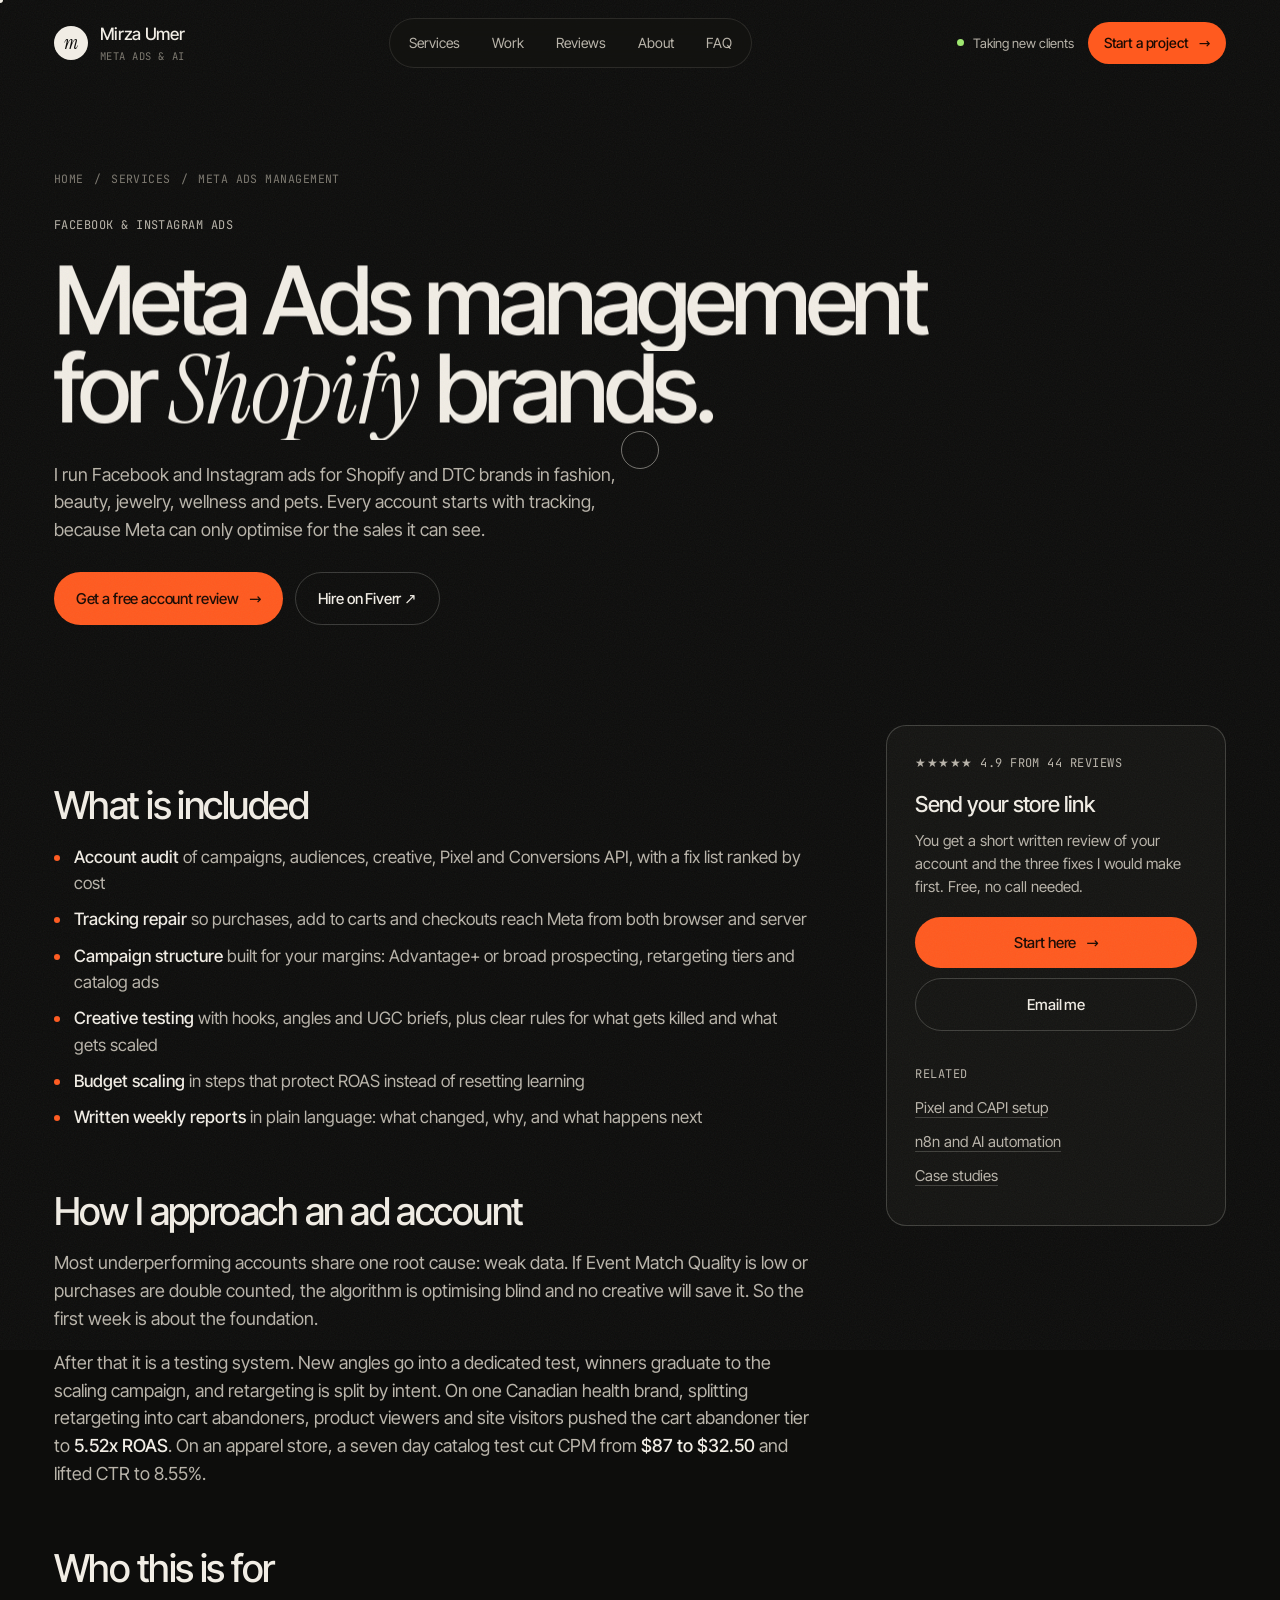
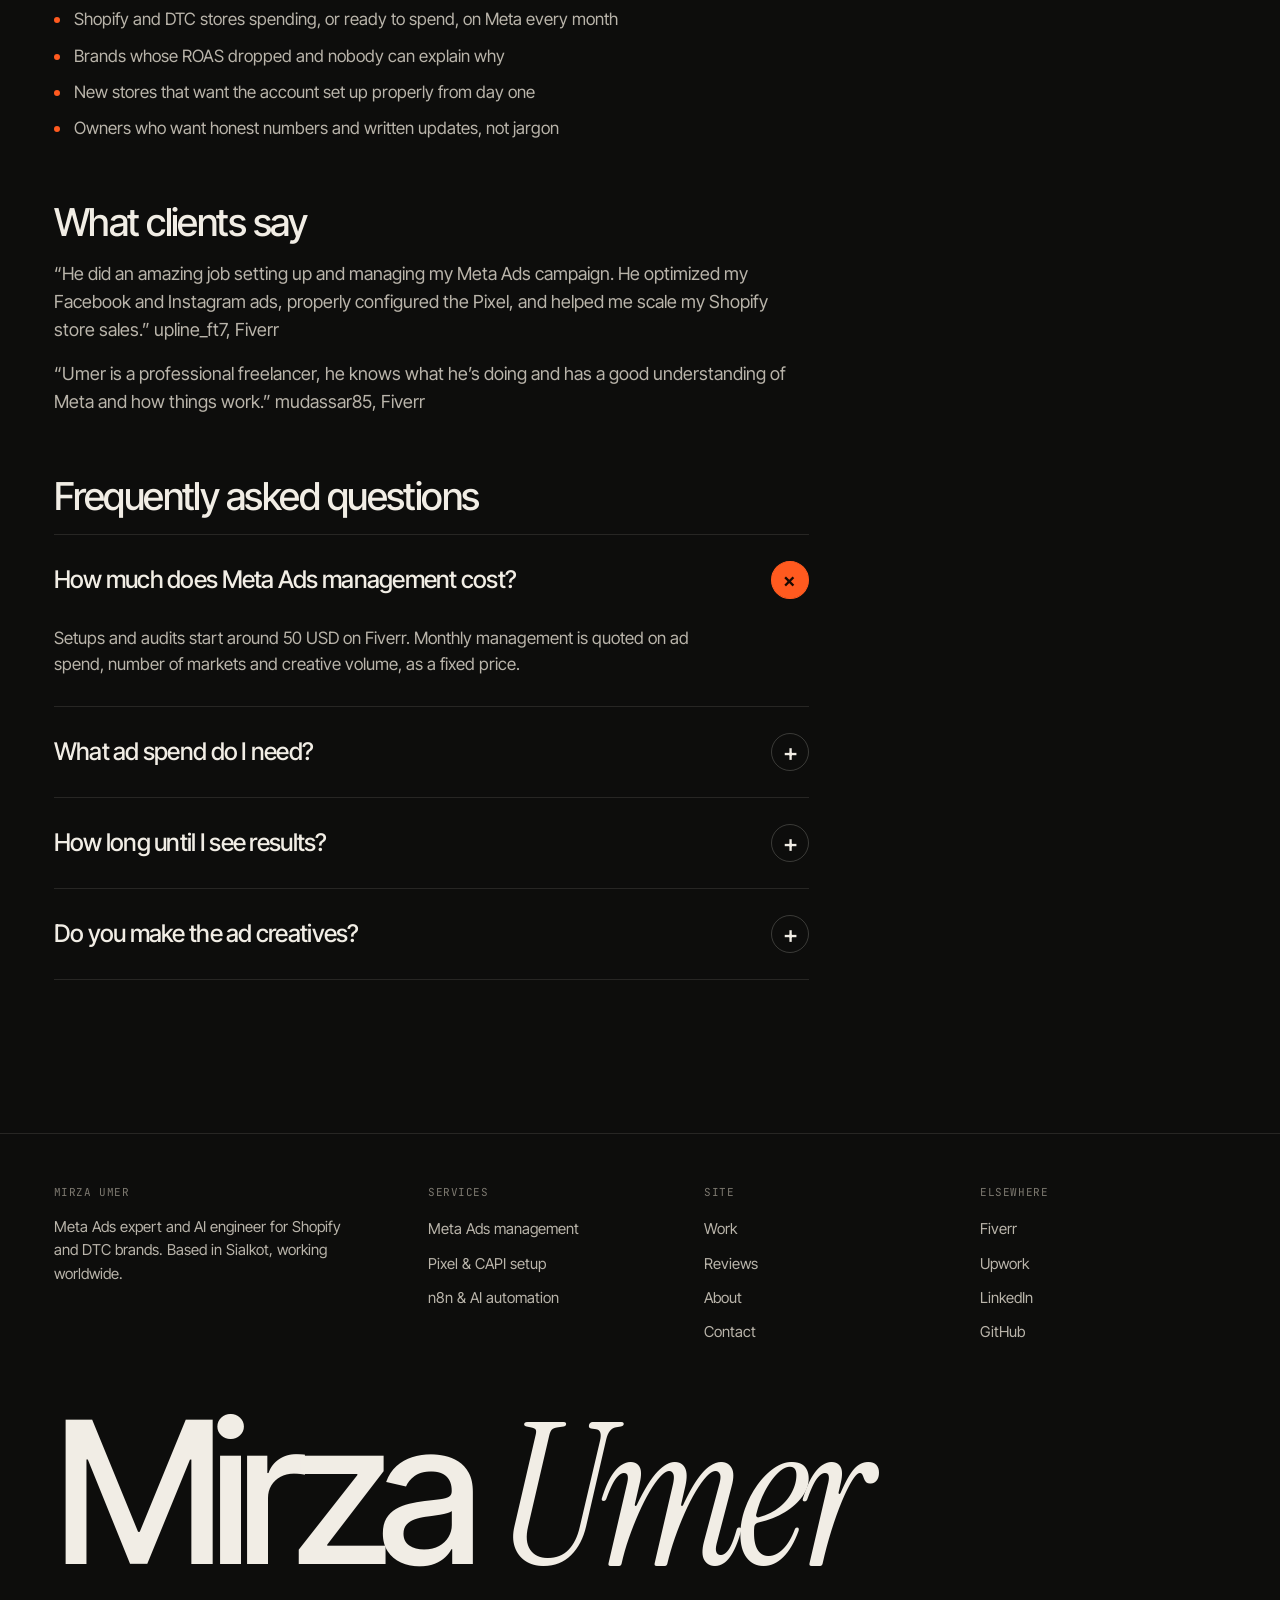
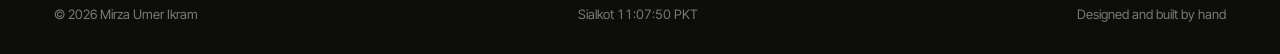
==== services/meta-ads-management/index.html @ 9537848b "Add files via upload" ====
<!doctype html>
<html lang="en">
<head>
<meta charset="utf-8">
<meta name="viewport" content="width=device-width, initial-scale=1, viewport-fit=cover">
<title>Meta Ads Management for Shopify Brands | Facebook Ads Expert, Mirza Umer</title>
<meta name="description" content="Facebook and Instagram ads management for Shopify and DTC brands. Clean tracking, structured creative testing and budget scaling that protects ROAS. 4.9 from 44 reviews.">
<link rel="canonical" href="https://mirzaumer.dev/services/meta-ads-management/">
<meta name="robots" content="index, follow, max-image-preview:large">
<meta name="theme-color" content="#0d0d0c">
<meta property="og:type" content="website">
<meta property="og:site_name" content="Mirza Umer">
<meta property="og:title" content="Meta Ads Management for Shopify Brands | Facebook Ads Expert, Mirza Umer">
<meta property="og:description" content="Facebook and Instagram ads management for Shopify and DTC brands. Clean tracking, structured creative testing and budget scaling that protects ROAS. 4.9 from 44 reviews.">
<meta property="og:url" content="https://mirzaumer.dev/services/meta-ads-management/">
<meta property="og:image" content="https://mirzaumer.dev/assets/img/og.png">
<meta name="twitter:card" content="summary_large_image">
<meta name="twitter:image" content="https://mirzaumer.dev/assets/img/og.png">
<link rel="icon" href="/favicon.svg" type="image/svg+xml">
<link rel="apple-touch-icon" href="/assets/img/apple-touch-icon.png">
<link rel="manifest" href="/site.webmanifest">
<link rel="preload" href="/assets/fonts/inter-tight-latin-500-normal.woff2" as="font" type="font/woff2" crossorigin>
<link rel="stylesheet" href="/assets/css/site.css">
<script>document.documentElement.classList.add('js');setTimeout(function(){if(!window.__siteReady)document.documentElement.classList.remove('js')},2500);</script>
<script type="application/ld+json">{"@context": "https://schema.org", "@graph": [{"@type": "Service", "name": "Meta Ads Management", "url": "https://mirzaumer.dev/services/meta-ads-management/", "description": "Facebook and Instagram ads management for Shopify and DTC brands. Clean tracking, structured creative testing and budget scaling that protects ROAS. 4.9 from 44 reviews.", "serviceType": "Meta Ads Management", "provider": {"@type": "Person", "@id": "https://mirzaumer.dev/#person", "name": "Mirza Umer Ikram", "url": "https://mirzaumer.dev/"}, "areaServed": "Worldwide"}, {"@type": "BreadcrumbList", "itemListElement": [{"@type": "ListItem", "position": 1, "name": "Home", "item": "https://mirzaumer.dev/"}, {"@type": "ListItem", "position": 2, "name": "Meta Ads Management", "item": "https://mirzaumer.dev/services/meta-ads-management/"}]}, {"@type": "FAQPage", "mainEntity": [{"@type": "Question", "name": "How much does Meta Ads management cost?", "acceptedAnswer": {"@type": "Answer", "text": "Setups and audits start around 50 USD on Fiverr. Monthly management is quoted on ad spend, number of markets and creative volume, as a fixed price."}}, {"@type": "Question", "name": "What ad spend do I need?", "acceptedAnswer": {"@type": "Answer", "text": "You can start testing from around 20 to 30 USD a day. Below that, Meta struggles to exit the learning phase on purchase optimisation."}}, {"@type": "Question", "name": "How long until I see results?", "acceptedAnswer": {"@type": "Answer", "text": "The first 7 to 14 days are a learning and testing phase. Clearer results usually show in weeks 2 to 4 if tracking is correct and the offer converts."}}, {"@type": "Question", "name": "Do you make the ad creatives?", "acceptedAnswer": {"@type": "Answer", "text": "I write the angles, hooks and briefs and can produce static and edited video ads. For UGC I brief your creators or recommend ones that fit your budget."}}]}]}</script>
</head>
<body>
<a class="skip" href="#main">Skip to content</a>
<div class="cursor" aria-hidden="true"><div class="cursor-ring"><span>View</span></div><div class="cursor-dot"></div></div>
<header class="nav">
  <a class="brand" href="/" aria-label="Mirza Umer, home"><span class="brand-mark">m</span><span>Mirza Umer<small>Meta Ads &amp; AI</small></span></a>
  <nav class="nav-links" aria-label="Primary"><a href="/#services">Services</a><a href="/#work">Work</a><a href="/#reviews">Reviews</a><a href="/#about">About</a><a href="/#faq">FAQ</a></nav>
  <div class="nav-cta"><span class="status"><i class="dot"></i>Taking new clients</span><a class="btn btn-primary btn-sm" href="/#contact" data-magnetic>Start a project <span class="arr">&rarr;</span></a><button class="burger" type="button" aria-label="Menu" aria-expanded="false" aria-controls="mmenu"><span></span><span></span></button></div>
</header>
<div class="mmenu" id="mmenu"><nav aria-label="Mobile"><a href="/#services">Services <span>01</span></a><a href="/#work">Work <span>02</span></a><a href="/#reviews">Reviews <span>03</span></a><a href="/#about">About <span>04</span></a><a href="/#contact">Contact <span>05</span></a></nav><div class="mmenu-foot"><a href="mailto:mirzaumerikram114@gmail.com">mirzaumerikram114@gmail.com</a></div></div>
<main id="main">
<section class="page-hero"><div class="wrap">
  <nav class="crumbs rv" aria-label="Breadcrumb"><a href="/">Home</a><span>/</span><span>Services</span><span>/</span><span>Meta Ads Management</span></nav>
  <span class="mono muted rv" style="display:block;margin-bottom:22px">Facebook &amp; Instagram ads</span>
  <h1 class="page-h1" data-split>Meta Ads management for <span class="serif">Shopify</span> brands.</h1>
  <p class="lead rv" style="margin-top:28px;max-width:60ch">I run Facebook and Instagram ads for Shopify and DTC brands in fashion, beauty, jewelry, wellness and pets. Every account starts with tracking, because Meta can only optimise for the sales it can see.</p>
  <div class="hero-ctas rv"><a class="btn btn-primary" href="/#contact" data-magnetic>Get a free account review <span class="arr">&rarr;</span></a><a class="btn btn-ghost" href="https://www.fiverr.com/mirzaumerikram" target="_blank" rel="noopener">Hire on Fiverr &nearr;</a></div>
</div></section>
<section class="sec" style="padding-top:20px"><div class="wrap page-grid">
  <article class="prose rv"><h2>What is included</h2>
<ul><li><strong>Account audit</strong> of campaigns, audiences, creative, Pixel and Conversions API, with a fix list ranked by cost</li>
<li><strong>Tracking repair</strong> so purchases, add to carts and checkouts reach Meta from both browser and server</li>
<li><strong>Campaign structure</strong> built for your margins: Advantage+ or broad prospecting, retargeting tiers and catalog ads</li>
<li><strong>Creative testing</strong> with hooks, angles and UGC briefs, plus clear rules for what gets killed and what gets scaled</li>
<li><strong>Budget scaling</strong> in steps that protect ROAS instead of resetting learning</li>
<li><strong>Written weekly reports</strong> in plain language: what changed, why, and what happens next</li></ul>
<h2>How I approach an ad account</h2>
<p>Most underperforming accounts share one root cause: weak data. If Event Match Quality is low or purchases are double counted, the algorithm is optimising blind and no creative will save it. So the first week is about the foundation.</p>
<p>After that it is a testing system. New angles go into a dedicated test, winners graduate to the scaling campaign, and retargeting is split by intent. On one Canadian health brand, splitting retargeting into cart abandoners, product viewers and site visitors pushed the cart abandoner tier to <strong>5.52x ROAS</strong>. On an apparel store, a seven day catalog test cut CPM from <strong>$87 to $32.50</strong> and lifted CTR to 8.55%.</p>
<h2>Who this is for</h2>
<ul><li>Shopify and DTC stores spending, or ready to spend, on Meta every month</li><li>Brands whose ROAS dropped and nobody can explain why</li><li>New stores that want the account set up properly from day one</li><li>Owners who want honest numbers and written updates, not jargon</li></ul>
<h2>What clients say</h2>
<p>&ldquo;He did an amazing job setting up and managing my Meta Ads campaign. He optimized my Facebook and Instagram ads, properly configured the Pixel, and helped me scale my Shopify store sales.&rdquo; <span class="muted">upline_ft7, Fiverr</span></p>
<p>&ldquo;Umer is a professional freelancer, he knows what he&rsquo;s doing and has a good understanding of Meta and how things work.&rdquo; <span class="muted">mudassar85, Fiverr</span></p>
    <h2>Frequently asked questions</h2>
    <div class="faq"><details open><summary>How much does Meta Ads management cost?<i>+</i></summary><div class="ans">Setups and audits start around 50 USD on Fiverr. Monthly management is quoted on ad spend, number of markets and creative volume, as a fixed price.</div></details><details><summary>What ad spend do I need?<i>+</i></summary><div class="ans">You can start testing from around 20 to 30 USD a day. Below that, Meta struggles to exit the learning phase on purchase optimisation.</div></details><details><summary>How long until I see results?<i>+</i></summary><div class="ans">The first 7 to 14 days are a learning and testing phase. Clearer results usually show in weeks 2 to 4 if tracking is correct and the offer converts.</div></details><details><summary>Do you make the ad creatives?<i>+</i></summary><div class="ans">I write the angles, hooks and briefs and can produce static and edited video ads. For UGC I brief your creators or recommend ones that fit your budget.</div></details></div>
  </article>
  <aside class="side-card rv">
    <span class="mono muted" style="display:block;margin-bottom:14px">&#9733;&#9733;&#9733;&#9733;&#9733; 4.9 from 44 reviews</span>
    <h3>Send your store link</h3>
    <p>You get a short written review of your account and the three fixes I would make first. Free, no call needed.</p>
    <a class="btn btn-primary" href="/#contact">Start here <span class="arr">&rarr;</span></a>
    <a class="btn btn-ghost" href="mailto:mirzaumerikram114@gmail.com">Email me</a>
    <h4 class="mono muted" style="margin:24px 0 10px;font-weight:400">Related</h4>
    <ul class="related"><li><a href="/services/meta-pixel-capi-setup/">Pixel and CAPI setup</a></li><li><a href="/services/n8n-ai-automation/">n8n and AI automation</a></li><li><a href="/#work">Case studies</a></li></ul>
  </aside>
</div></section>
</main>
<footer class="foot"><div class="wrap">
  <div class="foot-top">
    <div><h4>Mirza Umer</h4><p class="muted" style="max-width:32ch;font-size:15px">Meta Ads expert and AI engineer for Shopify and DTC brands. Based in Sialkot, working worldwide.</p></div>
    <div><h4>Services</h4><ul><li><a href="/services/meta-ads-management/">Meta Ads management</a></li><li><a href="/services/meta-pixel-capi-setup/">Pixel &amp; CAPI setup</a></li><li><a href="/services/n8n-ai-automation/">n8n &amp; AI automation</a></li></ul></div>
    <div><h4>Site</h4><ul><li><a href="/#work">Work</a></li><li><a href="/#reviews">Reviews</a></li><li><a href="/#about">About</a></li><li><a href="/#contact">Contact</a></li></ul></div>
    <div><h4>Elsewhere</h4><ul><li><a href="https://www.fiverr.com/mirzaumerikram" rel="noopener" target="_blank">Fiverr</a></li><li><a href="https://www.upwork.com/freelancers/~01cbf2591d36b6d93d" rel="noopener" target="_blank">Upwork</a></li><li><a href="https://www.linkedin.com/in/mirzaumerikram/" rel="noopener" target="_blank">LinkedIn</a></li><li><a href="https://github.com/mirzaumerikram" rel="noopener" target="_blank">GitHub</a></li></ul></div>
  </div>
  <div class="foot-word" aria-hidden="true">Mirza <span class="serif">Umer</span></div>
  <div class="foot-bottom"><span>&copy; <span data-year>2026</span> Mirza Umer Ikram</span><span>Sialkot <span class="clock">--:--</span></span><span>Designed and built by hand</span></div>
</div></footer>
<script src="/assets/js/vendor/gsap.min.js" defer></script>
<script src="/assets/js/vendor/ScrollTrigger.min.js" defer></script>
<script src="/assets/js/vendor/lenis.min.js" defer></script>
<script src="/assets/js/site.js" defer></script>
</body>
</html>
---- assets/css/site.css ----
/* mirzaumer.dev  |  hand built, no framework */
@font-face{font-family:"Inter Tight";src:url(/assets/fonts/inter-tight-latin-400-normal.woff2) format("woff2");font-weight:400;font-display:swap}
@font-face{font-family:"Inter Tight";src:url(/assets/fonts/inter-tight-latin-500-normal.woff2) format("woff2");font-weight:500;font-display:swap}
@font-face{font-family:"Inter Tight";src:url(/assets/fonts/inter-tight-latin-600-normal.woff2) format("woff2");font-weight:600;font-display:swap}
@font-face{font-family:"Instrument Serif";src:url(/assets/fonts/instrument-serif-latin-400-normal.woff2) format("woff2");font-weight:400;font-display:swap}
@font-face{font-family:"Instrument Serif";src:url(/assets/fonts/instrument-serif-latin-400-italic.woff2) format("woff2");font-weight:400;font-style:italic;font-display:swap}
@font-face{font-family:"JetBrains Mono";src:url(/assets/fonts/jetbrains-mono-latin-400-normal.woff2) format("woff2");font-weight:400;font-display:swap}

:root{
  --ink:#0d0d0c;--ink-2:#141412;--ink-3:#1c1c19;
  --paper:#f1ede5;--paper-2:#e7e2d8;
  --fg:#f1ede5;--fg-2:#b9b4aa;--fg-3:#7d7970;
  --line:rgba(241,237,229,.11);--line-2:rgba(241,237,229,.2);
  --accent:#ff5a1f;--accent-ink:#1a0a03;
  --good:#9fe870;
  --sans:"Inter Tight",ui-sans-serif,system-ui,-apple-system,"Segoe UI",sans-serif;
  --serif:"Instrument Serif",ui-serif,Georgia,serif;
  --mono:"JetBrains Mono",ui-monospace,SFMono-Regular,Menlo,monospace;
  --pad:clamp(20px,4.2vw,64px);
  --max:1360px;
  --ease:cubic-bezier(.22,1,.36,1);
  --r:18px;
}
*,*::before,*::after{box-sizing:border-box}
html{-webkit-text-size-adjust:100%;text-size-adjust:100%;overflow-x:clip}
html.lenis,html.lenis body{height:auto}
.lenis.lenis-smooth{scroll-behavior:auto!important}
.lenis.lenis-stopped{overflow:hidden}
body{margin:0;background:var(--ink);color:var(--fg);font-family:var(--sans);font-size:17px;line-height:1.55;-webkit-font-smoothing:antialiased;-moz-osx-font-smoothing:grayscale;overflow-x:hidden;text-rendering:optimizeLegibility}
img,svg{display:block;max-width:100%}
a{color:inherit;text-decoration:none}
button{font:inherit;color:inherit;background:none;border:0;cursor:pointer;padding:0}
h1,h2,h3,h4,p{margin:0}
ul,ol{margin:0;padding:0;list-style:none}
::selection{background:var(--accent);color:var(--accent-ink)}
:focus-visible{outline:2px solid var(--accent);outline-offset:3px;border-radius:4px}
.skip{position:absolute;left:-999px;top:12px;z-index:200;background:var(--paper);color:var(--ink);padding:10px 16px;border-radius:8px}
.skip:focus{left:12px}

/* grain */
body::after{content:"";position:fixed;inset:-50%;z-index:90;pointer-events:none;opacity:.055;background-image:url("data:image/svg+xml;utf8,<svg xmlns='http://www.w3.org/2000/svg' width='160' height='160'><filter id='n'><feTurbulence type='fractalNoise' baseFrequency='.85' numOctaves='3' stitchTiles='stitch'/></filter><rect width='100%' height='100%' filter='url(%23n)'/></svg>");animation:grain 1.2s steps(4) infinite}
@keyframes grain{0%{transform:translate(0,0)}25%{transform:translate(-3%,2%)}50%{transform:translate(2%,-3%)}75%{transform:translate(-2%,-1%)}100%{transform:translate(0,0)}}

.wrap{max-width:var(--max);margin:0 auto;padding:0 var(--pad)}
.mono{font-family:var(--mono);font-size:12px;letter-spacing:.04em;text-transform:uppercase}
.serif{font-family:var(--serif);font-weight:400;font-style:italic;letter-spacing:-.01em}
.accent{color:var(--accent)}
.muted{color:var(--fg-2)}
.dot{display:inline-block;width:7px;height:7px;border-radius:50%;background:var(--good);box-shadow:0 0 0 0 rgba(159,232,112,.6);animation:pulse 2.2s infinite}
@keyframes pulse{0%{box-shadow:0 0 0 0 rgba(159,232,112,.55)}70%{box-shadow:0 0 0 9px rgba(159,232,112,0)}100%{box-shadow:0 0 0 0 rgba(159,232,112,0)}}

/* ---------- preloader ---------- */
.loader{position:fixed;inset:0;z-index:150;background:var(--ink);display:none;align-items:flex-end;justify-content:space-between;padding:var(--pad)}
.js .loader{display:flex}
.loader.done{display:none!important}
.loader-name{font-size:clamp(28px,4vw,56px);font-weight:500;letter-spacing:-.03em;line-height:1}
.loader-name em{font-family:var(--serif);font-weight:400}
.loader-count{font-family:var(--mono);font-size:clamp(48px,9vw,140px);line-height:.8;letter-spacing:-.04em;color:var(--fg)}
.loader-bar{position:absolute;left:0;top:0;height:2px;background:var(--accent);width:0}

/* ---------- cursor ---------- */
.cursor{position:fixed;left:0;top:0;z-index:120;pointer-events:none;display:none}
.has-cursor .cursor{display:block}
.cursor-dot{position:absolute;width:6px;height:6px;margin:-3px 0 0 -3px;border-radius:50%;background:var(--fg);mix-blend-mode:difference}
.cursor-ring{position:absolute;width:38px;height:38px;margin:-19px 0 0 -19px;border-radius:50%;border:1px solid rgba(241,237,229,.45);display:grid;place-items:center;transition:width .35s var(--ease),height .35s var(--ease),margin .35s var(--ease),background .35s var(--ease),border-color .35s}
.cursor-ring span{font-family:var(--mono);font-size:10.5px;letter-spacing:.06em;text-transform:uppercase;color:var(--accent-ink);opacity:0;transition:opacity .2s}
.cursor.is-link .cursor-ring{width:58px;height:58px;margin:-29px 0 0 -29px;border-color:rgba(241,237,229,.8)}
.cursor.is-label .cursor-ring{width:88px;height:88px;margin:-44px 0 0 -44px;background:var(--accent);border-color:var(--accent)}
.cursor.is-label .cursor-ring span{opacity:1}
.cursor.is-label .cursor-dot{opacity:0}

/* ---------- nav ---------- */
.nav{position:fixed;top:0;left:0;right:0;z-index:100;padding:18px var(--pad);display:flex;align-items:center;justify-content:space-between;gap:20px;transition:transform .5s var(--ease),background .4s,backdrop-filter .4s}
.nav.scrolled{background:rgba(13,13,12,.72);backdrop-filter:blur(14px) saturate(1.2);-webkit-backdrop-filter:blur(14px) saturate(1.2);border-bottom:1px solid var(--line)}
.nav.hide{transform:translateY(-110%)}
.brand{display:flex;align-items:center;gap:12px;font-weight:500;letter-spacing:-.02em;font-size:17px}
.brand-mark{width:34px;height:34px;border-radius:50%;background:var(--paper);color:var(--ink);display:grid;place-items:center;font-family:var(--serif);font-style:italic;font-size:19px;line-height:1}
.brand small{display:block;font-family:var(--mono);font-size:10.5px;color:var(--fg-3);letter-spacing:.05em;text-transform:uppercase;margin-top:1px}
.nav-links{display:flex;gap:4px;align-items:center;padding:5px;border:1px solid var(--line);border-radius:999px;background:rgba(20,20,18,.55);backdrop-filter:blur(10px);-webkit-backdrop-filter:blur(10px)}
.nav-links a{font-size:14px;padding:8px 14px;border-radius:999px;color:var(--fg-2);transition:color .25s,background .25s}
.nav-links a:hover,.nav-links a.active{color:var(--fg);background:rgba(241,237,229,.07)}
.nav-cta{display:flex;align-items:center;gap:14px}
.status{display:flex;align-items:center;gap:9px;font-size:13px;color:var(--fg-2)}
.btn{position:relative;display:inline-flex;align-items:center;gap:10px;padding:14px 22px;border-radius:999px;font-weight:500;font-size:15px;letter-spacing:-.01em;overflow:hidden;isolation:isolate;transition:color .45s var(--ease),border-color .3s;white-space:nowrap}
.btn::before{content:"";position:absolute;inset:0;z-index:-1;border-radius:inherit;transform:translateY(101%);transition:transform .55s var(--ease)}
.btn:hover::before{transform:translateY(0)}
.btn-primary{background:var(--accent);color:var(--accent-ink)}
.btn-primary::before{background:var(--paper)}
.btn-ghost{border:1px solid var(--line-2);color:var(--fg)}
.btn-ghost::before{background:var(--paper)}
.btn-ghost:hover{color:var(--ink);border-color:var(--paper)}
.btn-sm{padding:10px 16px;font-size:14px}
.btn .arr{display:inline-block;transition:transform .45s var(--ease)}
.btn:hover .arr{transform:translateX(4px)}
.burger{display:none;width:44px;height:44px;border-radius:50%;border:1px solid var(--line-2);position:relative}
.burger span{position:absolute;left:13px;right:13px;height:1.5px;background:var(--fg);transition:transform .4s var(--ease),top .4s var(--ease)}
.burger span:nth-child(1){top:18px}.burger span:nth-child(2){top:25px}
.menu-open .burger span:nth-child(1){top:21.5px;transform:rotate(45deg)}
.menu-open .burger span:nth-child(2){top:21.5px;transform:rotate(-45deg)}
.mmenu{position:fixed;inset:0;z-index:99;background:var(--ink);padding:110px var(--pad) 40px;display:flex;flex-direction:column;justify-content:space-between;clip-path:inset(0 0 100% 0);transition:clip-path .7s var(--ease);visibility:hidden}
.menu-open .mmenu{clip-path:inset(0 0 0 0);visibility:visible}
.mmenu nav a{display:flex;justify-content:space-between;align-items:baseline;font-size:clamp(34px,9vw,56px);letter-spacing:-.035em;font-weight:500;padding:8px 0;border-bottom:1px solid var(--line)}
.mmenu nav a span{font-family:var(--mono);font-size:12px;color:var(--fg-3)}
.mmenu-foot{display:flex;flex-direction:column;gap:14px;color:var(--fg-2);font-size:15px}
@media (max-width:1080px){.nav-links{display:none}.status{display:none}}
@media (max-width:720px){.burger{display:block}.nav-cta .btn{display:none}}

/* ---------- reveal ---------- */
.js .rv{opacity:0;transform:translateY(28px)}
.line-mask{display:block;overflow:hidden;padding-bottom:.08em;margin-bottom:-.08em}
.line-mask > span{display:inline-block;will-change:transform}

/* ---------- hero ---------- */
.hero{position:relative;padding:140px 0 80px;min-height:100svh;display:flex;flex-direction:column;justify-content:center;overflow-x:clip}
.hero-glow{position:absolute;right:-12vw;top:-10vw;width:60vw;height:60vw;border-radius:50%;background:radial-gradient(closest-side,rgba(255,90,31,.16),rgba(255,90,31,0));pointer-events:none;filter:blur(10px)}
.hero-top{display:flex;justify-content:space-between;align-items:flex-start;gap:24px;margin-bottom:clamp(28px,4vw,48px);color:var(--fg-2)}
.hero-top .mono{color:var(--fg-3)}
.kicker{display:inline-flex;align-items:center;gap:10px;padding:8px 14px 8px 10px;border:1px solid var(--line-2);border-radius:999px;font-size:13.5px;color:var(--fg-2)}
.kicker b{font-weight:500;color:var(--fg)}
.kicker .stars{color:#ffc24a;letter-spacing:1px;font-size:12px}
.h1{font-size:clamp(48px,7.3vw,118px);line-height:.9;letter-spacing:-.055em;font-weight:500;max-width:14ch}
.h1 .serif{letter-spacing:-.03em;font-size:1.06em;color:var(--fg)}
.h1 .accent{color:var(--accent)}
.hero-grid{display:grid;grid-template-columns:minmax(0,1fr) minmax(0,500px);gap:clamp(30px,5vw,90px);align-items:center}
.hero-sub{font-size:clamp(17px,1.45vw,20px);line-height:1.55;color:var(--fg-2);max-width:46ch;margin-top:clamp(24px,2.6vw,36px)}
.hero-sub strong{color:var(--fg);font-weight:500}
.hero-ctas{display:flex;flex-wrap:wrap;gap:12px;margin-top:28px}
.hero-proof{display:flex;flex-wrap:wrap;gap:28px;margin-top:38px;padding-top:24px;border-top:1px solid var(--line)}
.proof b{display:block;font-size:30px;font-weight:500;letter-spacing:-.04em;line-height:1;color:var(--fg)}
.proof span{font-size:13px;color:var(--fg-3)}

/* ads manager panel */
.panel{position:relative;border:1px solid var(--line-2);border-radius:20px;background:linear-gradient(180deg,#171715,#11110f);box-shadow:0 40px 80px -30px rgba(0,0,0,.8),inset 0 1px 0 rgba(255,255,255,.04);overflow:hidden;font-size:13px}
.panel-head{display:flex;align-items:center;justify-content:space-between;padding:12px 16px;border-bottom:1px solid var(--line)}
.panel-head .lights{display:flex;gap:6px}
.panel-head .lights i{width:9px;height:9px;border-radius:50%;background:#2c2c28}
.panel-head .mono{font-size:10.5px;color:var(--fg-3)}
.panel-body{padding:16px}
.panel-camp{display:flex;align-items:center;justify-content:space-between;gap:10px;margin-bottom:14px}
.panel-camp h4{font-size:14px;font-weight:500;letter-spacing:-.01em}
.panel-camp p{font-size:12px;color:var(--fg-3)}
.pill{display:inline-flex;align-items:center;gap:6px;padding:4px 9px;border-radius:999px;background:rgba(159,232,112,.1);color:var(--good);font-size:11.5px}
.pill i{width:6px;height:6px;border-radius:50%;background:var(--good)}
.kpis{display:grid;grid-template-columns:repeat(4,1fr);gap:1px;background:var(--line);border:1px solid var(--line);border-radius:12px;overflow:hidden}
.kpi{background:#151513;padding:11px 12px}
.kpi span{display:block;font-size:10.5px;color:var(--fg-3);font-family:var(--mono);text-transform:uppercase;letter-spacing:.04em}
.kpi b{display:block;font-size:19px;font-weight:500;letter-spacing:-.03em;margin-top:4px;font-variant-numeric:tabular-nums}
.kpi em{font-style:normal;font-size:11px;color:var(--good)}
.chart{margin:14px 0 6px;height:120px;position:relative}
.chart svg{width:100%;height:100%;overflow:visible}
.chart .grid line{stroke:rgba(241,237,229,.06)}
.rows{border-top:1px solid var(--line);margin-top:8px}
.row{display:grid;grid-template-columns:1fr 64px 64px 54px;gap:8px;align-items:center;padding:9px 0;border-bottom:1px solid var(--line);font-variant-numeric:tabular-nums}
.row:last-child{border-bottom:0}
.row .n{display:flex;align-items:center;gap:8px;color:var(--fg)}
.row .n i{width:6px;height:6px;border-radius:50%;background:var(--good)}
.row .n i.off{background:#5b5850}
.row span{color:var(--fg-2);text-align:right}
.row.h span,.row.h .n{font-family:var(--mono);font-size:10px;color:var(--fg-3);text-transform:uppercase}
.panel-cap{position:absolute;right:14px;bottom:10px;font-family:var(--mono);font-size:9.5px;color:var(--fg-3);opacity:.7}
.float-tag{position:absolute;z-index:3;display:flex;align-items:center;gap:8px;padding:9px 13px;border-radius:12px;background:var(--paper);color:var(--ink);font-size:12.5px;font-weight:500;box-shadow:0 18px 40px -12px rgba(0,0,0,.6)}
.float-tag small{display:block;font-weight:400;color:#6a665e;font-size:11px}
.float-tag .ic{width:26px;height:26px;border-radius:8px;background:var(--ink);color:var(--paper);display:grid;place-items:center;font-family:var(--mono);font-size:10px}
.panel-wrap{position:relative}
.ft-1{left:28px;top:-24px}
.ft-2{right:-18px;bottom:-22px}
@media (min-width:1081px){.panel-wrap{margin-top:20px}}
@media (max-width:1080px){.hero-grid{grid-template-columns:1fr}.panel-wrap{max-width:560px}}
@media (max-width:720px){.hero{padding-top:120px}.hero-top{flex-direction:column}.ft-1{left:auto;right:10px;top:-22px}.ft-2{right:10px}.kpis{grid-template-columns:repeat(2,1fr)}.row{grid-template-columns:1fr 56px 52px}.row span:last-child{display:none}.hero-proof{gap:20px}}

/* ---------- marquee ---------- */
.ticker{border-top:1px solid var(--line);border-bottom:1px solid var(--line);padding:22px 0;overflow:hidden;position:relative}
.ticker-label{position:absolute;left:var(--pad);top:50%;transform:translateY(-50%);z-index:2;background:var(--ink);padding-right:18px;color:var(--fg-3)}
.ticker-track{display:flex;width:max-content;animation:tick 42s linear infinite}
.ticker:hover .ticker-track{animation-play-state:paused}
.ticker-track span{font-size:clamp(22px,2.6vw,36px);letter-spacing:-.03em;padding:0 30px;white-space:nowrap;color:var(--fg-2);display:flex;align-items:center;gap:60px}
.ticker-track span::after{content:"\2726";font-size:.5em;color:var(--accent)}
.ticker-track span:nth-child(even){font-family:var(--serif);font-style:italic;letter-spacing:-.01em}
@keyframes tick{to{transform:translateX(-50%)}}
@media (max-width:720px){.ticker-label{display:none}}

/* ---------- sections ---------- */
section{position:relative}
.sec{padding:clamp(90px,12vw,170px) 0}
.sec-head{display:grid;grid-template-columns:minmax(0,1fr) minmax(0,1.6fr);gap:clamp(24px,5vw,80px);margin-bottom:clamp(44px,6vw,80px);align-items:end}
.sec-head .mono{color:var(--fg-3);display:flex;gap:12px;align-items:center}
.sec-head .mono::before{content:"";width:28px;height:1px;background:currentColor}
.h2{font-size:clamp(38px,5.6vw,88px);line-height:.95;letter-spacing:-.05em;font-weight:500}
.h2 .serif{letter-spacing:-.025em;font-size:1.05em}
.lead{font-size:clamp(17px,1.4vw,20px);color:var(--fg-2);max-width:52ch;margin-top:18px}
@media (max-width:900px){.sec-head{grid-template-columns:1fr}}

/* services list */
.svc{border-top:1px solid var(--line)}
.svc-item{border-bottom:1px solid var(--line);position:relative}
.svc-row{display:grid;grid-template-columns:70px minmax(0,1.3fr) minmax(0,1fr) 54px;gap:24px;align-items:center;padding:30px 0;width:100%;text-align:left}
.svc-no{font-family:var(--mono);font-size:12px;color:var(--fg-3)}
.svc-title{font-size:clamp(26px,3.3vw,50px);letter-spacing:-.045em;line-height:1;font-weight:500;transition:transform .6s var(--ease),color .3s}
.svc-title .tag{display:inline-block;vertical-align:middle;margin-left:12px;font-family:var(--mono);font-size:10.5px;letter-spacing:.05em;padding:5px 9px;border-radius:999px;background:var(--accent);color:var(--accent-ink);transform:translateY(-6px)}
.svc-short{color:var(--fg-2);font-size:15.5px;max-width:40ch}
.svc-plus{width:46px;height:46px;border-radius:50%;border:1px solid var(--line-2);display:grid;place-items:center;transition:transform .5s var(--ease),background .3s,border-color .3s}
.svc-plus svg{width:14px;height:14px}
.svc-item:hover .svc-title{transform:translateX(12px)}
.svc-item.open .svc-plus{transform:rotate(45deg);background:var(--accent);border-color:var(--accent);color:var(--accent-ink)}
.svc-body{display:grid;grid-template-rows:0fr;transition:grid-template-rows .6s var(--ease)}
.svc-item.open .svc-body{grid-template-rows:1fr}
.svc-body > div{overflow:hidden}
.svc-inner{display:grid;grid-template-columns:70px minmax(0,1.3fr) minmax(0,1fr) 54px;gap:24px;padding:0 0 34px}
.svc-inner ul{grid-column:2;display:grid;grid-template-columns:1fr 1fr;gap:10px 28px}
.svc-inner li{display:flex;gap:10px;color:var(--fg-2);font-size:15.5px}
.svc-inner li::before{content:"";flex:none;width:5px;height:5px;margin-top:10px;border-radius:50%;background:var(--accent)}
.svc-meta{grid-column:3;display:flex;flex-direction:column;gap:16px;align-items:flex-start}
.chips{display:flex;flex-wrap:wrap;gap:6px}
.chip{font-family:var(--mono);font-size:11px;padding:6px 10px;border:1px solid var(--line-2);border-radius:999px;color:var(--fg-2);text-transform:uppercase;letter-spacing:.03em}
.link-u{position:relative;display:inline-flex;gap:8px;align-items:center;font-size:15px;color:var(--fg)}
.link-u::after{content:"";position:absolute;left:0;right:0;bottom:-3px;height:1px;background:currentColor;transform-origin:right;transition:transform .5s var(--ease)}
.link-u:hover::after{transform:scaleX(0)}
.svc-split{display:flex;align-items:center;gap:16px;margin:56px 0 0;color:var(--fg-3)}
.svc-split::after{content:"";flex:1;height:1px;background:var(--line)}
@media (max-width:900px){.svc-title .tag{display:table;margin:10px 0 0;transform:none}.svc-row{grid-template-columns:44px minmax(0,1fr) 46px;gap:14px;padding:24px 0}.svc-short{display:none}.svc-inner{grid-template-columns:1fr;padding:0 0 28px}.svc-inner ul{grid-column:1;grid-template-columns:1fr}.svc-meta{grid-column:1}}

/* process (pinned horizontal) */
.process{background:var(--ink-2);border-top:1px solid var(--line);border-bottom:1px solid var(--line);overflow:hidden}
.process .wrap{padding-top:clamp(90px,10vw,140px)}
.steps{display:flex;gap:20px;padding:0 var(--pad) clamp(90px,10vw,140px);width:max-content}
.step{width:min(440px,78vw);min-height:min(420px,48vh);border:1px solid var(--line-2);border-radius:var(--r);padding:30px;display:flex;flex-direction:column;justify-content:space-between;background:var(--ink);position:relative;overflow:hidden}
.step:nth-child(2){background:var(--ink-3)}
.step:nth-child(4){background:var(--paper);color:var(--ink)}
.step:nth-child(4) p{color:#4b4740}
.step-n{font-family:var(--serif);font-style:italic;font-size:110px;line-height:.8;color:var(--accent)}
.step h3{font-size:32px;letter-spacing:-.04em;font-weight:500;margin-bottom:10px}
.step p{color:var(--fg-2);font-size:15.5px}
.step .mono{color:var(--fg-3);margin-bottom:18px;display:block}
.step:nth-child(4) .mono{color:#7a756b}
@media (max-width:900px){.steps{width:auto;flex-direction:column;padding-right:var(--pad)}.step{width:auto;min-height:0;gap:40px}.step-n{font-size:80px}}

/* work */
.work-grid{display:grid;grid-template-columns:repeat(12,1fr);gap:20px}
.case{grid-column:span 6;position:relative;border:1px solid var(--line);border-radius:var(--r);background:var(--ink-2);overflow:hidden;display:flex;flex-direction:column;min-height:520px;cursor:pointer;transition:border-color .4s}
.case:hover{border-color:var(--line-2)}
.case.wide{grid-column:span 7}.case.narrow{grid-column:span 5}
.case-vis{position:relative;flex:1;min-height:260px;border-bottom:1px solid var(--line);overflow:hidden;background:radial-gradient(120% 90% at 80% 0%,rgba(255,90,31,.10),rgba(255,90,31,0) 60%),#121210}
.case-vis svg{position:absolute;inset:0;width:100%;height:100%;transition:transform 1.2s var(--ease)}
.case:hover .case-vis svg{transform:scale(1.04)}
.case-metric{position:absolute;left:28px;bottom:22px;z-index:2}
.case-metric b{display:block;font-size:clamp(54px,6vw,92px);letter-spacing:-.06em;line-height:.85;font-weight:500}
.case-metric span{font-family:var(--mono);font-size:11.5px;color:var(--fg-2);text-transform:uppercase;letter-spacing:.04em}
.case-body{padding:24px 28px 28px;display:grid;grid-template-columns:1fr auto;gap:8px 20px;align-items:end}
.case-body .mono{color:var(--fg-3);grid-column:1/-1}
.case h3{font-size:26px;letter-spacing:-.04em;font-weight:500;line-height:1.1}
.case p{color:var(--fg-2);font-size:15px;grid-column:1}
.case .go{grid-column:2;grid-row:2/4;width:48px;height:48px;border-radius:50%;border:1px solid var(--line-2);display:grid;place-items:center;transition:background .4s,transform .5s var(--ease),border-color .3s}
.case:hover .go{background:var(--accent);border-color:var(--accent);color:var(--accent-ink);transform:rotate(-45deg)}
.case-ai .case-vis{background:radial-gradient(120% 90% at 20% 0%,rgba(159,232,112,.08),rgba(159,232,112,0) 60%),#121210}
@media (max-width:900px){.case,.case.wide,.case.narrow{grid-column:1/-1;min-height:440px}}

/* case dialog */
dialog.drawer{position:fixed;inset:0 0 0 auto;margin:0;height:100dvh;max-height:none;width:min(680px,100vw);max-width:100vw;border:0;border-left:1px solid var(--line-2);padding:0;background:var(--ink-2);color:var(--fg);overflow:auto;overscroll-behavior:contain}
dialog.drawer::backdrop{background:rgba(5,5,4,.6);backdrop-filter:blur(4px)}
dialog.drawer[open]{animation:drawerIn .6s var(--ease)}
@keyframes drawerIn{from{transform:translateX(100%)}to{transform:none}}
.drawer-in{padding:clamp(24px,4vw,48px)}
.drawer-top{display:flex;justify-content:space-between;align-items:center;margin-bottom:40px}
.drawer-close{width:46px;height:46px;border-radius:50%;border:1px solid var(--line-2);display:grid;place-items:center;font-size:20px}
.drawer-close:hover{background:var(--paper);color:var(--ink)}
.drawer h3{font-size:clamp(36px,5vw,58px);letter-spacing:-.05em;line-height:.95;font-weight:500;margin:12px 0 28px}
.drawer-stats{display:grid;grid-template-columns:repeat(3,1fr);gap:1px;background:var(--line);border:1px solid var(--line);border-radius:14px;overflow:hidden;margin-bottom:36px}
.drawer-stats div{background:var(--ink);padding:16px}
.drawer-stats b{display:block;font-size:26px;letter-spacing:-.04em;font-weight:500}
.drawer-stats span{font-size:12px;color:var(--fg-3)}
.drawer h4{font-family:var(--mono);font-size:11.5px;font-weight:400;color:var(--accent);text-transform:uppercase;letter-spacing:.05em;margin:28px 0 10px}
.drawer p,.drawer li{color:var(--fg-2);font-size:16px}
.drawer ul{display:flex;flex-direction:column;gap:8px}
.drawer li{display:flex;gap:12px}
.drawer li::before{content:"\2192";color:var(--fg-3)}
.case-detail{display:none}

/* numbers band */
.band{display:grid;grid-template-columns:repeat(4,1fr);border-top:1px solid var(--line);border-bottom:1px solid var(--line)}
.band > div{padding:44px var(--pad) 40px;border-right:1px solid var(--line)}
.band > div:last-child{border-right:0}
.band b{display:block;font-size:clamp(46px,5.6vw,86px);letter-spacing:-.06em;line-height:.9;font-weight:500;font-variant-numeric:tabular-nums}
.band span{display:block;margin-top:12px;color:var(--fg-2);font-size:14.5px;max-width:22ch}
@media (max-width:900px){.band{grid-template-columns:1fr 1fr}.band > div:nth-child(2){border-right:0}.band > div:nth-child(-n+2){border-bottom:1px solid var(--line)}}

/* reviews (light) */
.light{background:var(--paper);color:var(--ink);--line:rgba(13,13,12,.12);--line-2:rgba(13,13,12,.22);--fg-2:#4d4942;--fg-3:#7c776d}
.light .h2,.light h3{color:var(--ink)}
.rev-layout{display:grid;grid-template-columns:minmax(0,360px) minmax(0,1fr);gap:clamp(30px,5vw,80px);align-items:start}
.rev-summary{position:sticky;top:110px}
.rev-score{display:flex;align-items:flex-end;gap:14px}
.rev-score b{font-size:clamp(96px,10vw,150px);letter-spacing:-.07em;line-height:.8;font-weight:500}
.rev-score .stars{color:#e8a317;font-size:20px;letter-spacing:2px}
.rev-score small{display:block;color:var(--fg-3);font-size:14px}
.bars{margin:30px 0;display:flex;flex-direction:column;gap:9px}
.bar{display:grid;grid-template-columns:52px 1fr 30px;gap:12px;align-items:center;font-size:13.5px;color:var(--fg-2)}
.bar i{height:6px;border-radius:6px;background:rgba(13,13,12,.09);position:relative;overflow:hidden}
.bar i::after{content:"";position:absolute;inset:0;width:var(--w);background:var(--ink);border-radius:inherit;transform-origin:left;transform:scaleX(var(--s,1));transition:transform 1.4s var(--ease)}
.sub-scores{display:grid;grid-template-columns:1fr 1fr 1fr;border-top:1px solid var(--line);padding-top:18px;gap:10px;margin-bottom:28px}
.sub-scores b{display:block;font-size:24px;letter-spacing:-.04em;font-weight:500}
.sub-scores span{font-size:12px;color:var(--fg-3);line-height:1.3;display:block}
.light .btn-ghost{border-color:var(--line-2);color:var(--ink)}
.light .btn-ghost::before{background:var(--ink)}
.light .btn-ghost:hover{color:var(--paper)}
.rev-filters{display:flex;flex-wrap:wrap;gap:8px;margin-bottom:22px}
.rev-filters button{padding:9px 15px;border:1px solid var(--line-2);border-radius:999px;font-size:14px;color:var(--fg-2);transition:background .3s,color .3s}
.rev-filters button[aria-pressed=true]{background:var(--ink);color:var(--paper);border-color:var(--ink)}
.rev-grid{columns:2;column-gap:16px}
.rev{break-inside:avoid;margin:0 0 16px;padding:24px;border-radius:16px;background:#fbf9f5;border:1px solid var(--line);transition:transform .5s var(--ease),box-shadow .5s var(--ease)}
.rev:hover{transform:translateY(-4px);box-shadow:0 22px 40px -24px rgba(13,13,12,.35)}
.rev.hidden{display:none}
.rev-top{display:flex;justify-content:space-between;align-items:center;margin-bottom:14px;font-size:13px}
.rev-top .stars{color:#e8a317;letter-spacing:1.5px}
.rev-top .badge{font-family:var(--mono);font-size:10px;padding:4px 8px;border-radius:999px;background:rgba(255,90,31,.12);color:#b8400f;text-transform:uppercase;letter-spacing:.04em}
.rev blockquote{margin:0;font-size:16.5px;line-height:1.5;color:#26241f;letter-spacing:-.01em}
.rev.big blockquote{font-family:var(--serif);font-size:25px;line-height:1.18;letter-spacing:-.01em}
.rev figcaption{display:flex;align-items:center;gap:11px;margin-top:18px;padding-top:16px;border-top:1px solid var(--line)}
.ava{width:34px;height:34px;border-radius:50%;display:grid;place-items:center;background:var(--ink);color:var(--paper);font-size:13px;font-weight:500;text-transform:uppercase}
.rev figcaption b{display:block;font-weight:500;font-size:14px}
.rev figcaption span{font-size:12.5px;color:var(--fg-3)}
.rev-more{margin-top:10px}
@media (max-width:1000px){.rev-layout{grid-template-columns:1fr}.rev-summary{position:static}}
@media (max-width:640px){.rev-grid{columns:1}}

/* about */
.about-grid{display:grid;grid-template-columns:minmax(0,1.25fr) minmax(0,1fr);gap:clamp(30px,6vw,110px)}
.about-big{font-size:clamp(28px,3.3vw,48px);line-height:1.08;letter-spacing:-.04em;font-weight:500}
.about-big .serif{color:var(--accent)}
.about-big .dim{color:var(--fg-3)}
.about-copy{display:flex;flex-direction:column;gap:18px;color:var(--fg-2);margin-top:36px;max-width:58ch}
.facts{border-top:1px solid var(--line)}
.fact{display:grid;grid-template-columns:130px 1fr;gap:20px;padding:18px 0;border-bottom:1px solid var(--line);font-size:15.5px}
.fact dt{font-family:var(--mono);font-size:11.5px;color:var(--fg-3);text-transform:uppercase;letter-spacing:.04em;padding-top:3px}
.fact dd{margin:0;color:var(--fg)}
.fact dd small{display:block;color:var(--fg-3);font-size:13.5px}
.stack{margin-top:36px}
.stack h3{font-family:var(--mono);font-size:11.5px;color:var(--fg-3);text-transform:uppercase;letter-spacing:.04em;font-weight:400;margin:22px 0 10px}
@media (max-width:900px){.about-grid{grid-template-columns:1fr}.fact{grid-template-columns:110px 1fr}}

/* faq */
.faq{border-top:1px solid var(--line)}
.faq details{border-bottom:1px solid var(--line)}
.faq summary{list-style:none;display:flex;justify-content:space-between;gap:20px;align-items:center;padding:26px 0;cursor:pointer;font-size:clamp(19px,1.9vw,26px);letter-spacing:-.03em;font-weight:500}
.faq summary::-webkit-details-marker{display:none}
.faq summary i{flex:none;width:38px;height:38px;border-radius:50%;border:1px solid var(--line-2);display:grid;place-items:center;font-style:normal;transition:transform .5s var(--ease),background .3s}
.faq details[open] summary i{transform:rotate(45deg);background:var(--accent);border-color:var(--accent);color:var(--accent-ink)}
.faq .ans{padding:0 60px 28px 0;color:var(--fg-2);max-width:72ch}
.faq-layout{display:grid;grid-template-columns:minmax(0,1fr) minmax(0,1.7fr);gap:clamp(30px,5vw,80px)}
@media (max-width:900px){.faq-layout{grid-template-columns:1fr}.faq .ans{padding-right:0}}

/* contact */
.contact{padding:clamp(100px,14vw,200px) 0 60px;overflow:hidden}
.contact-h{font-size:clamp(54px,11vw,190px);line-height:.86;letter-spacing:-.065em;font-weight:500}
.contact-h .serif{color:var(--accent);letter-spacing:-.03em}
.contact-grid{display:grid;grid-template-columns:minmax(0,1fr) minmax(0,1.1fr);gap:clamp(30px,5vw,90px);margin-top:clamp(50px,6vw,90px);align-items:start}
.contact-left p{color:var(--fg-2);max-width:42ch;font-size:18px}
.contact-links{margin-top:30px;border-top:1px solid var(--line)}
.contact-links a{display:flex;justify-content:space-between;align-items:center;padding:18px 0;border-bottom:1px solid var(--line);font-size:18px;letter-spacing:-.02em;transition:padding .5s var(--ease),color .3s}
.contact-links a:hover{padding-left:12px;color:var(--accent)}
.contact-links a span{font-family:var(--mono);font-size:11.5px;color:var(--fg-3)}
.form{border:1px solid var(--line-2);border-radius:22px;padding:clamp(22px,3vw,36px);background:var(--ink-2)}
.form h3{font-size:24px;letter-spacing:-.03em;font-weight:500}
.form > p{color:var(--fg-2);font-size:15px;margin:6px 0 24px}
.field{position:relative;margin-bottom:14px}
.field label{display:block;font-family:var(--mono);font-size:11px;color:var(--fg-3);text-transform:uppercase;letter-spacing:.04em;margin-bottom:8px}
.field input,.field textarea,.field select{width:100%;background:var(--ink);border:1px solid var(--line-2);border-radius:12px;color:var(--fg);font:inherit;font-size:15.5px;padding:14px 15px;transition:border-color .3s}
.field select{appearance:none;background-image:url("data:image/svg+xml;utf8,<svg xmlns='http://www.w3.org/2000/svg' width='12' height='8'><path d='M1 1l5 5 5-5' stroke='%23b9b4aa' fill='none' stroke-width='1.5'/></svg>");background-repeat:no-repeat;background-position:right 15px center}
.field input:focus,.field textarea:focus,.field select:focus{outline:0;border-color:var(--accent)}
.field-row{display:grid;grid-template-columns:1fr 1fr;gap:12px}
.form .btn{width:100%;justify-content:center;margin-top:8px}
.form-note{font-size:12.5px;color:var(--fg-3);margin-top:12px;text-align:center}
@media (max-width:900px){.contact-grid{grid-template-columns:1fr}.field-row{grid-template-columns:1fr}}

/* footer */
.foot{border-top:1px solid var(--line);padding:50px 0 30px}
.foot-top{display:grid;grid-template-columns:1.4fr 1fr 1fr 1fr;gap:30px;margin-bottom:60px}
.foot h4{font-family:var(--mono);font-size:11px;color:var(--fg-3);text-transform:uppercase;letter-spacing:.05em;font-weight:400;margin-bottom:14px}
.foot li{margin-bottom:8px}
.foot li a{color:var(--fg-2);font-size:15px;transition:color .25s}
.foot li a:hover{color:var(--fg)}
.foot-word{font-size:clamp(64px,15.5vw,250px);letter-spacing:-.07em;line-height:.8;font-weight:500;white-space:nowrap;color:var(--fg);margin-bottom:28px}
.foot-word .serif{letter-spacing:-.04em}
.foot-bottom{display:flex;justify-content:space-between;flex-wrap:wrap;gap:12px;color:var(--fg-3);font-size:13px}
.clock{font-variant-numeric:tabular-nums}
@media (max-width:900px){.foot-top{grid-template-columns:1fr 1fr}}

/* service pages */
.page-hero{padding:170px 0 80px}
.crumbs{font-family:var(--mono);font-size:11.5px;color:var(--fg-3);text-transform:uppercase;letter-spacing:.04em;margin-bottom:28px;display:flex;gap:10px;flex-wrap:wrap}
.crumbs a:hover{color:var(--fg)}
.page-h1{font-size:clamp(46px,7.4vw,118px);line-height:.92;letter-spacing:-.055em;font-weight:500;max-width:16ch}
.prose{max-width:760px}
.prose h2{font-size:clamp(28px,3vw,42px);letter-spacing:-.04em;font-weight:500;line-height:1.05;margin:60px 0 18px}
.prose h3{font-size:21px;letter-spacing:-.02em;font-weight:500;margin:30px 0 8px}
.prose p{color:var(--fg-2);margin-bottom:16px;font-size:18px}
.prose ul{margin:0 0 18px;display:flex;flex-direction:column;gap:10px}
.prose li{position:relative;padding-left:20px;color:var(--fg-2);font-size:17px}
.prose li::before{content:"";position:absolute;left:0;top:11px;width:6px;height:6px;border-radius:50%;background:var(--accent)}
.prose strong{color:var(--fg);font-weight:500}
.prose a{border-bottom:1px solid var(--accent)}
.side-card{position:sticky;top:110px;border:1px solid var(--line-2);border-radius:20px;padding:28px;background:var(--ink-2)}
.side-card h3{font-size:22px;letter-spacing:-.03em;font-weight:500;margin-bottom:8px}
.side-card p{color:var(--fg-2);font-size:15px;margin-bottom:18px}
.side-card .btn{width:100%;justify-content:center;margin-bottom:10px}
.page-grid{display:grid;grid-template-columns:minmax(0,1fr) 340px;gap:clamp(30px,6vw,100px);align-items:start}
@media (max-width:1000px){.page-grid{grid-template-columns:1fr}.side-card{position:static}}

@media (prefers-reduced-motion:reduce){
  *,*::before,*::after{animation:none!important;transition:none!important}
  .js .rv{opacity:1;transform:none}
  body::after{display:none}
}
.related li{margin-bottom:8px}.related a{color:var(--fg-2);font-size:15px;border-bottom:1px solid var(--line-2)}.related a:hover{color:var(--fg)}
.prose .faq{margin-top:10px}
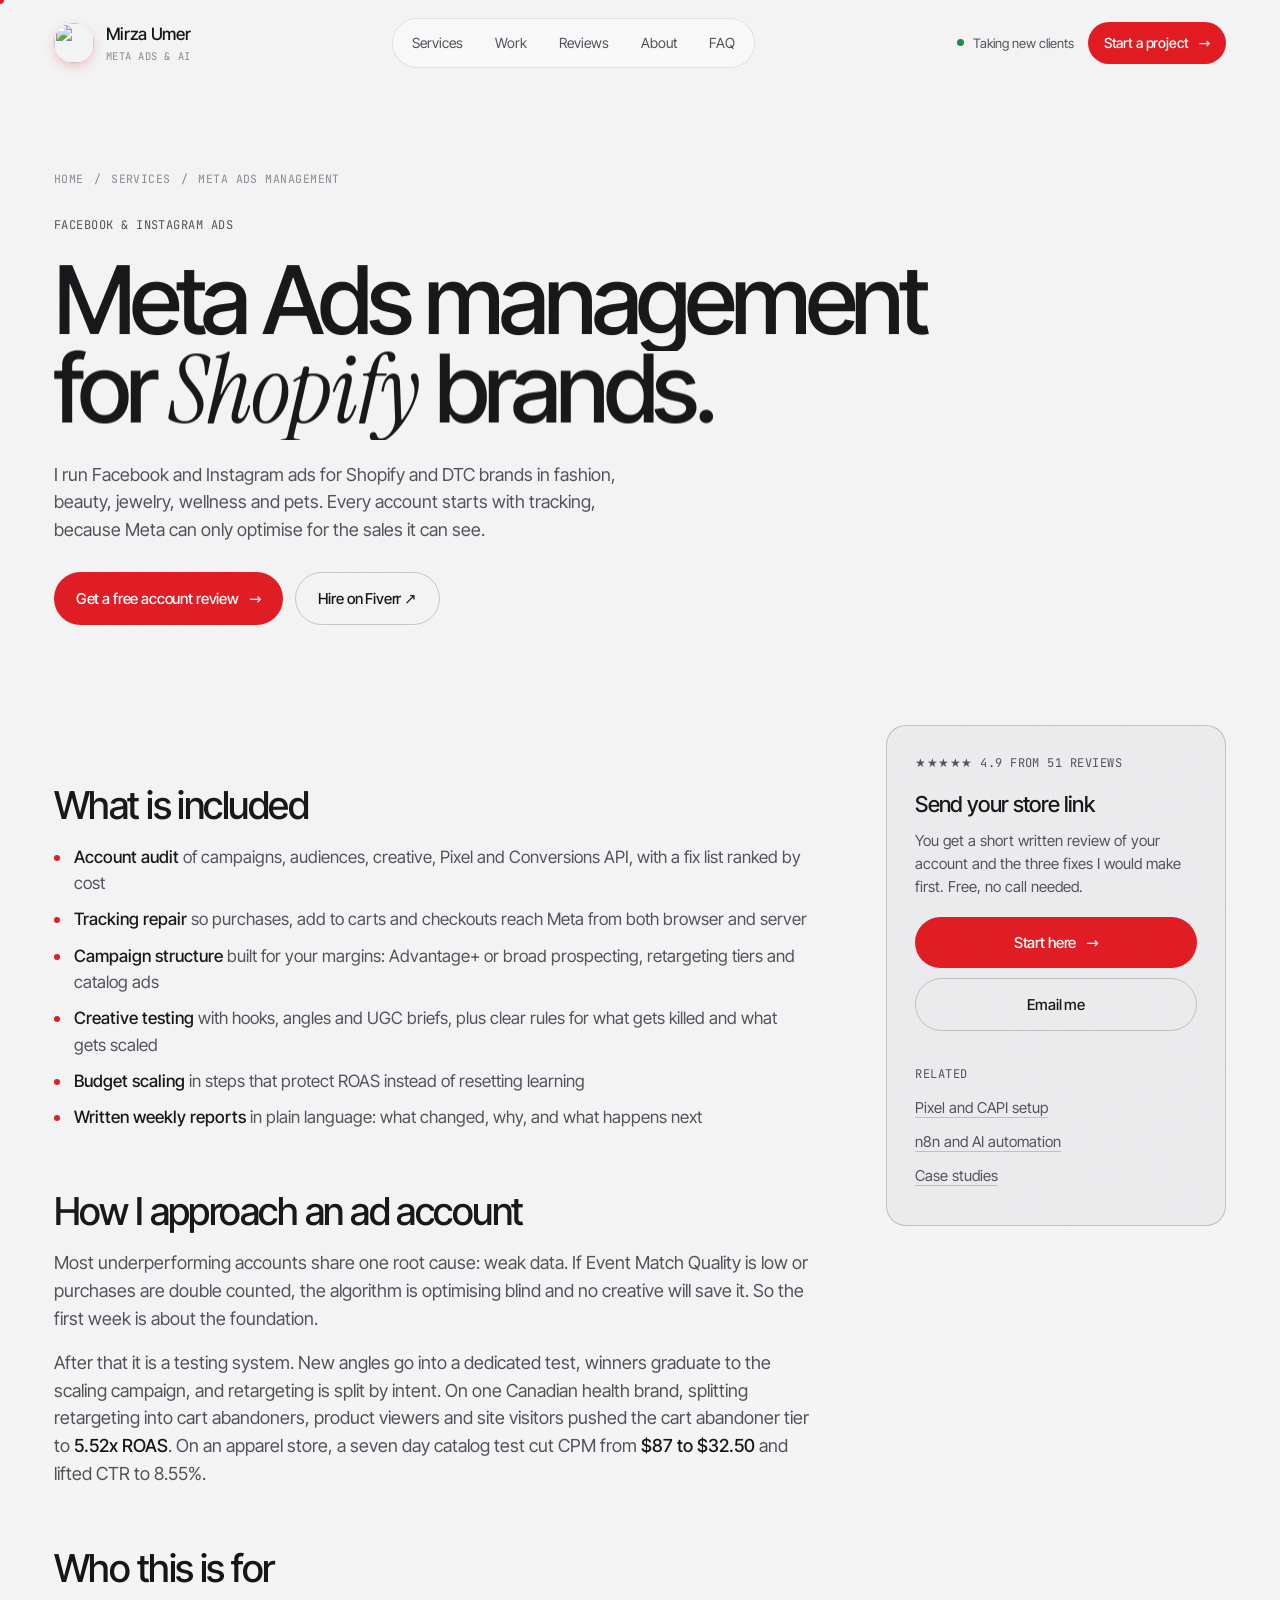
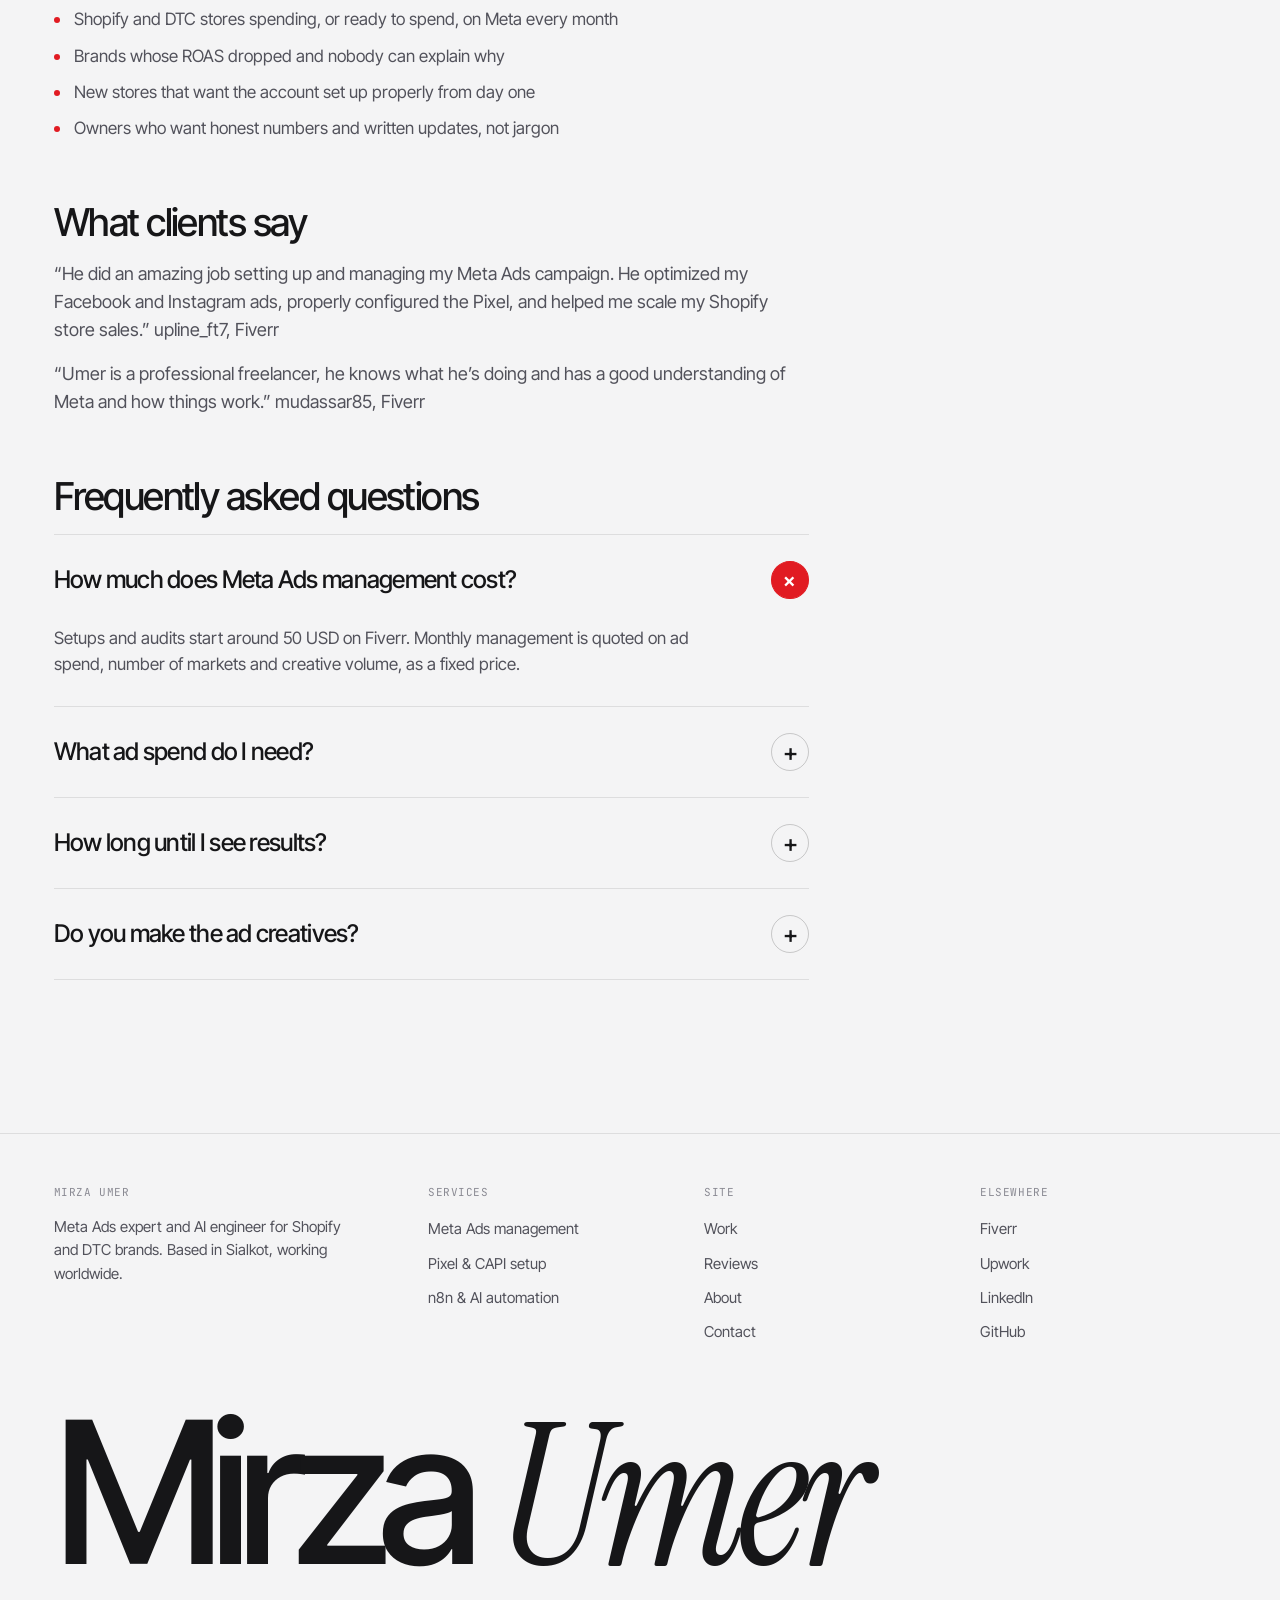
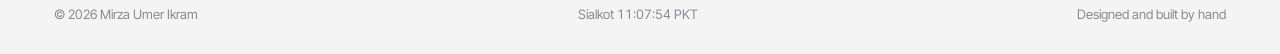
==== commit 80cb1374: "Add files via upload" ====
--- a/services/meta-ads-management/index.html
+++ b/services/meta-ads-management/index.html
@@ -4,31 +4,31 @@
 <meta charset="utf-8">
 <meta name="viewport" content="width=device-width, initial-scale=1, viewport-fit=cover">
 <title>Meta Ads Management for Shopify Brands | Facebook Ads Expert, Mirza Umer</title>
-<meta name="description" content="Facebook and Instagram ads management for Shopify and DTC brands. Clean tracking, structured creative testing and budget scaling that protects ROAS. 4.9 from 44 reviews.">
+<meta name="description" content="Facebook and Instagram ads management for Shopify and DTC brands. Clean tracking, structured creative testing and budget scaling that protects ROAS. 4.9 from 51 reviews.">
 <link rel="canonical" href="https://mirzaumer.dev/services/meta-ads-management/">
 <meta name="robots" content="index, follow, max-image-preview:large">
 <meta name="theme-color" content="#0d0d0c">
 <meta property="og:type" content="website">
 <meta property="og:site_name" content="Mirza Umer">
 <meta property="og:title" content="Meta Ads Management for Shopify Brands | Facebook Ads Expert, Mirza Umer">
-<meta property="og:description" content="Facebook and Instagram ads management for Shopify and DTC brands. Clean tracking, structured creative testing and budget scaling that protects ROAS. 4.9 from 44 reviews.">
+<meta property="og:description" content="Facebook and Instagram ads management for Shopify and DTC brands. Clean tracking, structured creative testing and budget scaling that protects ROAS. 4.9 from 51 reviews.">
 <meta property="og:url" content="https://mirzaumer.dev/services/meta-ads-management/">
 <meta property="og:image" content="https://mirzaumer.dev/assets/img/og.png">
 <meta name="twitter:card" content="summary_large_image">
 <meta name="twitter:image" content="https://mirzaumer.dev/assets/img/og.png">
-<link rel="icon" href="/favicon.svg" type="image/svg+xml">
+<link rel="icon" href="/favicon.png" type="image/png">
 <link rel="apple-touch-icon" href="/assets/img/apple-touch-icon.png">
 <link rel="manifest" href="/site.webmanifest">
 <link rel="preload" href="/assets/fonts/inter-tight-latin-500-normal.woff2" as="font" type="font/woff2" crossorigin>
 <link rel="stylesheet" href="/assets/css/site.css">
 <script>document.documentElement.classList.add('js');setTimeout(function(){if(!window.__siteReady)document.documentElement.classList.remove('js')},2500);</script>
-<script type="application/ld+json">{"@context": "https://schema.org", "@graph": [{"@type": "Service", "name": "Meta Ads Management", "url": "https://mirzaumer.dev/services/meta-ads-management/", "description": "Facebook and Instagram ads management for Shopify and DTC brands. Clean tracking, structured creative testing and budget scaling that protects ROAS. 4.9 from 44 reviews.", "serviceType": "Meta Ads Management", "provider": {"@type": "Person", "@id": "https://mirzaumer.dev/#person", "name": "Mirza Umer Ikram", "url": "https://mirzaumer.dev/"}, "areaServed": "Worldwide"}, {"@type": "BreadcrumbList", "itemListElement": [{"@type": "ListItem", "position": 1, "name": "Home", "item": "https://mirzaumer.dev/"}, {"@type": "ListItem", "position": 2, "name": "Meta Ads Management", "item": "https://mirzaumer.dev/services/meta-ads-management/"}]}, {"@type": "FAQPage", "mainEntity": [{"@type": "Question", "name": "How much does Meta Ads management cost?", "acceptedAnswer": {"@type": "Answer", "text": "Setups and audits start around 50 USD on Fiverr. Monthly management is quoted on ad spend, number of markets and creative volume, as a fixed price."}}, {"@type": "Question", "name": "What ad spend do I need?", "acceptedAnswer": {"@type": "Answer", "text": "You can start testing from around 20 to 30 USD a day. Below that, Meta struggles to exit the learning phase on purchase optimisation."}}, {"@type": "Question", "name": "How long until I see results?", "acceptedAnswer": {"@type": "Answer", "text": "The first 7 to 14 days are a learning and testing phase. Clearer results usually show in weeks 2 to 4 if tracking is correct and the offer converts."}}, {"@type": "Question", "name": "Do you make the ad creatives?", "acceptedAnswer": {"@type": "Answer", "text": "I write the angles, hooks and briefs and can produce static and edited video ads. For UGC I brief your creators or recommend ones that fit your budget."}}]}]}</script>
+<script type="application/ld+json">{"@context": "https://schema.org", "@graph": [{"@type": "Service", "name": "Meta Ads Management", "url": "https://mirzaumer.dev/services/meta-ads-management/", "description": "Facebook and Instagram ads management for Shopify and DTC brands. Clean tracking, structured creative testing and budget scaling that protects ROAS. 4.9 from 51 reviews.", "serviceType": "Meta Ads Management", "provider": {"@type": "Person", "@id": "https://mirzaumer.dev/#person", "name": "Mirza Umer Ikram", "url": "https://mirzaumer.dev/"}, "areaServed": "Worldwide"}, {"@type": "BreadcrumbList", "itemListElement": [{"@type": "ListItem", "position": 1, "name": "Home", "item": "https://mirzaumer.dev/"}, {"@type": "ListItem", "position": 2, "name": "Meta Ads Management", "item": "https://mirzaumer.dev/services/meta-ads-management/"}]}, {"@type": "FAQPage", "mainEntity": [{"@type": "Question", "name": "How much does Meta Ads management cost?", "acceptedAnswer": {"@type": "Answer", "text": "Setups and audits start around 50 USD on Fiverr. Monthly management is quoted on ad spend, number of markets and creative volume, as a fixed price."}}, {"@type": "Question", "name": "What ad spend do I need?", "acceptedAnswer": {"@type": "Answer", "text": "You can start testing from around 20 to 30 USD a day. Below that, Meta struggles to exit the learning phase on purchase optimisation."}}, {"@type": "Question", "name": "How long until I see results?", "acceptedAnswer": {"@type": "Answer", "text": "The first 7 to 14 days are a learning and testing phase. Clearer results usually show in weeks 2 to 4 if tracking is correct and the offer converts."}}, {"@type": "Question", "name": "Do you make the ad creatives?", "acceptedAnswer": {"@type": "Answer", "text": "I write the angles, hooks and briefs and can produce static and edited video ads. For UGC I brief your creators or recommend ones that fit your budget."}}]}]}</script>
 </head>
 <body>
 <a class="skip" href="#main">Skip to content</a>
 <div class="cursor" aria-hidden="true"><div class="cursor-ring"><span>View</span></div><div class="cursor-dot"></div></div>
 <header class="nav">
-  <a class="brand" href="/" aria-label="Mirza Umer, home"><span class="brand-mark">m</span><span>Mirza Umer<small>Meta Ads &amp; AI</small></span></a>
+  <a class="brand" href="/" aria-label="Mirza Umer, home"><img class="brand-logo" src="/assets/img/logo-96.png" width="40" height="40" alt=""><span>Mirza Umer<small>Meta Ads &amp; AI</small></span></a>
   <nav class="nav-links" aria-label="Primary"><a href="/#services">Services</a><a href="/#work">Work</a><a href="/#reviews">Reviews</a><a href="/#about">About</a><a href="/#faq">FAQ</a></nav>
   <div class="nav-cta"><span class="status"><i class="dot"></i>Taking new clients</span><a class="btn btn-primary btn-sm" href="/#contact" data-magnetic>Start a project <span class="arr">&rarr;</span></a><button class="burger" type="button" aria-label="Menu" aria-expanded="false" aria-controls="mmenu"><span></span><span></span></button></div>
 </header>
@@ -61,7 +61,7 @@
     <div class="faq"><details open><summary>How much does Meta Ads management cost?<i>+</i></summary><div class="ans">Setups and audits start around 50 USD on Fiverr. Monthly management is quoted on ad spend, number of markets and creative volume, as a fixed price.</div></details><details><summary>What ad spend do I need?<i>+</i></summary><div class="ans">You can start testing from around 20 to 30 USD a day. Below that, Meta struggles to exit the learning phase on purchase optimisation.</div></details><details><summary>How long until I see results?<i>+</i></summary><div class="ans">The first 7 to 14 days are a learning and testing phase. Clearer results usually show in weeks 2 to 4 if tracking is correct and the offer converts.</div></details><details><summary>Do you make the ad creatives?<i>+</i></summary><div class="ans">I write the angles, hooks and briefs and can produce static and edited video ads. For UGC I brief your creators or recommend ones that fit your budget.</div></details></div>
   </article>
   <aside class="side-card rv">
-    <span class="mono muted" style="display:block;margin-bottom:14px">&#9733;&#9733;&#9733;&#9733;&#9733; 4.9 from 44 reviews</span>
+    <span class="mono muted" style="display:block;margin-bottom:14px">&#9733;&#9733;&#9733;&#9733;&#9733; 4.9 from 51 reviews</span>
     <h3>Send your store link</h3>
     <p>You get a short written review of your account and the three fixes I would make first. Free, no call needed.</p>
     <a class="btn btn-primary" href="/#contact">Start here <span class="arr">&rarr;</span></a>
--- a/assets/css/site.css
+++ b/assets/css/site.css
@@ -7,12 +7,12 @@
 @font-face{font-family:"JetBrains Mono";src:url(/assets/fonts/jetbrains-mono-latin-400-normal.woff2) format("woff2");font-weight:400;font-display:swap}
 
 :root{
-  --ink:#0d0d0c;--ink-2:#141412;--ink-3:#1c1c19;
-  --paper:#f1ede5;--paper-2:#e7e2d8;
-  --fg:#f1ede5;--fg-2:#b9b4aa;--fg-3:#7d7970;
-  --line:rgba(241,237,229,.11);--line-2:rgba(241,237,229,.2);
-  --accent:#ff5a1f;--accent-ink:#1a0a03;
-  --good:#9fe870;
+  --ink:#f4f4f5;--ink-2:#ececee;--ink-3:#e2e2e5;
+  --paper:#141416;--paper-2:#1f1f22;
+  --fg:#161618;--fg-2:#52525b;--fg-3:#8a8a93;
+  --line:rgba(22,22,24,.1);--line-2:rgba(22,22,24,.2);
+  --accent:#e11b22;--accent-ink:#ffffff;--gold:#e11b22;
+  --good:#1f8a4c;
   --sans:"Inter Tight",ui-sans-serif,system-ui,-apple-system,"Segoe UI",sans-serif;
   --serif:"Instrument Serif",ui-serif,Georgia,serif;
   --mono:"JetBrains Mono",ui-monospace,SFMono-Regular,Menlo,monospace;
@@ -38,7 +38,7 @@
 .skip:focus{left:12px}
 
 /* grain */
-body::after{content:"";position:fixed;inset:-50%;z-index:90;pointer-events:none;opacity:.055;background-image:url("data:image/svg+xml;utf8,<svg xmlns='http://www.w3.org/2000/svg' width='160' height='160'><filter id='n'><feTurbulence type='fractalNoise' baseFrequency='.85' numOctaves='3' stitchTiles='stitch'/></filter><rect width='100%' height='100%' filter='url(%23n)'/></svg>");animation:grain 1.2s steps(4) infinite}
+body::after{content:"";position:fixed;inset:-50%;z-index:90;pointer-events:none;opacity:.035;background-image:url("data:image/svg+xml;utf8,<svg xmlns='http://www.w3.org/2000/svg' width='160' height='160'><filter id='n'><feTurbulence type='fractalNoise' baseFrequency='.85' numOctaves='3' stitchTiles='stitch'/></filter><rect width='100%' height='100%' filter='url(%23n)'/></svg>");animation:grain 1.2s steps(4) infinite}
 @keyframes grain{0%{transform:translate(0,0)}25%{transform:translate(-3%,2%)}50%{transform:translate(2%,-3%)}75%{transform:translate(-2%,-1%)}100%{transform:translate(0,0)}}
 
 .wrap{max-width:var(--max);margin:0 auto;padding:0 var(--pad)}
@@ -46,8 +46,8 @@
 .serif{font-family:var(--serif);font-weight:400;font-style:italic;letter-spacing:-.01em}
 .accent{color:var(--accent)}
 .muted{color:var(--fg-2)}
-.dot{display:inline-block;width:7px;height:7px;border-radius:50%;background:var(--good);box-shadow:0 0 0 0 rgba(159,232,112,.6);animation:pulse 2.2s infinite}
-@keyframes pulse{0%{box-shadow:0 0 0 0 rgba(159,232,112,.55)}70%{box-shadow:0 0 0 9px rgba(159,232,112,0)}100%{box-shadow:0 0 0 0 rgba(159,232,112,0)}}
+.dot{display:inline-block;width:7px;height:7px;border-radius:50%;background:var(--good);box-shadow:0 0 0 0 rgba(79,138,91,.6);animation:pulse 2.2s infinite}
+@keyframes pulse{0%{box-shadow:0 0 0 0 rgba(79,138,91,.55)}70%{box-shadow:0 0 0 9px rgba(79,138,91,0)}100%{box-shadow:0 0 0 0 rgba(79,138,91,0)}}
 
 /* ---------- preloader ---------- */
 .loader{position:fixed;inset:0;z-index:150;background:var(--ink);display:none;align-items:flex-end;justify-content:space-between;padding:var(--pad)}
@@ -61,24 +61,24 @@
 /* ---------- cursor ---------- */
 .cursor{position:fixed;left:0;top:0;z-index:120;pointer-events:none;display:none}
 .has-cursor .cursor{display:block}
-.cursor-dot{position:absolute;width:6px;height:6px;margin:-3px 0 0 -3px;border-radius:50%;background:var(--fg);mix-blend-mode:difference}
-.cursor-ring{position:absolute;width:38px;height:38px;margin:-19px 0 0 -19px;border-radius:50%;border:1px solid rgba(241,237,229,.45);display:grid;place-items:center;transition:width .35s var(--ease),height .35s var(--ease),margin .35s var(--ease),background .35s var(--ease),border-color .35s}
-.cursor-ring span{font-family:var(--mono);font-size:10.5px;letter-spacing:.06em;text-transform:uppercase;color:var(--accent-ink);opacity:0;transition:opacity .2s}
-.cursor.is-link .cursor-ring{width:58px;height:58px;margin:-29px 0 0 -29px;border-color:rgba(241,237,229,.8)}
-.cursor.is-label .cursor-ring{width:88px;height:88px;margin:-44px 0 0 -44px;background:var(--accent);border-color:var(--accent)}
-.cursor.is-label .cursor-ring span{opacity:1}
-.cursor.is-label .cursor-dot{opacity:0}
+.cursor-ring{display:none}
+.has-cursor,.has-cursor *{cursor:none!important}
+.has-cursor input,.has-cursor textarea{cursor:text!important}
+.cursor-dot{position:absolute;left:0;top:0;width:8px;height:8px;margin:-4px 0 0 -4px;border-radius:50%;background:var(--accent);transition:width .3s var(--ease),height .3s var(--ease),margin .3s var(--ease),opacity .2s}
+.cursor.is-link .cursor-dot{width:16px;height:16px;margin:-8px 0 0 -8px}
+.cursor.is-down .cursor-dot{width:5px;height:5px;margin:-2.5px 0 0 -2.5px}
+.cursor.is-text .cursor-dot{opacity:0}
 
 /* ---------- nav ---------- */
 .nav{position:fixed;top:0;left:0;right:0;z-index:100;padding:18px var(--pad);display:flex;align-items:center;justify-content:space-between;gap:20px;transition:transform .5s var(--ease),background .4s,backdrop-filter .4s}
-.nav.scrolled{background:rgba(13,13,12,.72);backdrop-filter:blur(14px) saturate(1.2);-webkit-backdrop-filter:blur(14px) saturate(1.2);border-bottom:1px solid var(--line)}
+.nav.scrolled{background:rgba(244,244,245,.82);backdrop-filter:blur(14px) saturate(1.2);-webkit-backdrop-filter:blur(14px) saturate(1.2);border-bottom:1px solid var(--line)}
 .nav.hide{transform:translateY(-110%)}
 .brand{display:flex;align-items:center;gap:12px;font-weight:500;letter-spacing:-.02em;font-size:17px}
 .brand-mark{width:34px;height:34px;border-radius:50%;background:var(--paper);color:var(--ink);display:grid;place-items:center;font-family:var(--serif);font-style:italic;font-size:19px;line-height:1}
 .brand small{display:block;font-family:var(--mono);font-size:10.5px;color:var(--fg-3);letter-spacing:.05em;text-transform:uppercase;margin-top:1px}
-.nav-links{display:flex;gap:4px;align-items:center;padding:5px;border:1px solid var(--line);border-radius:999px;background:rgba(20,20,18,.55);backdrop-filter:blur(10px);-webkit-backdrop-filter:blur(10px)}
+.nav-links{display:flex;gap:4px;align-items:center;padding:5px;border:1px solid var(--line);border-radius:999px;background:rgba(255,255,255,.45);backdrop-filter:blur(10px);-webkit-backdrop-filter:blur(10px)}
 .nav-links a{font-size:14px;padding:8px 14px;border-radius:999px;color:var(--fg-2);transition:color .25s,background .25s}
-.nav-links a:hover,.nav-links a.active{color:var(--fg);background:rgba(241,237,229,.07)}
+.nav-links a:hover,.nav-links a.active{color:var(--fg);background:rgba(20,24,28,.06)}
 .nav-cta{display:flex;align-items:center;gap:14px}
 .status{display:flex;align-items:center;gap:9px;font-size:13px;color:var(--fg-2)}
 .btn{position:relative;display:inline-flex;align-items:center;gap:10px;padding:14px 22px;border-radius:999px;font-weight:500;font-size:15px;letter-spacing:-.01em;overflow:hidden;isolation:isolate;transition:color .45s var(--ease),border-color .3s;white-space:nowrap}
@@ -111,18 +111,41 @@
 .line-mask > span{display:inline-block;will-change:transform}
 
 /* ---------- hero ---------- */
-.hero{position:relative;padding:140px 0 80px;min-height:100svh;display:flex;flex-direction:column;justify-content:center;overflow-x:clip}
-.hero-glow{position:absolute;right:-12vw;top:-10vw;width:60vw;height:60vw;border-radius:50%;background:radial-gradient(closest-side,rgba(255,90,31,.16),rgba(255,90,31,0));pointer-events:none;filter:blur(10px)}
+.hero{position:relative;height:100svh;min-height:680px;overflow:hidden;background:radial-gradient(70% 60% at 78% 45%,#24161a 0%,#141416 60%),#141416;color:#f4f4f5}
+#engine{position:absolute;inset:0;width:100%;height:100%;z-index:0;display:block}
+.hero-vignette{position:absolute;inset:0;z-index:1;pointer-events:none;background:linear-gradient(90deg,rgba(20,20,22,.92) 0%,rgba(20,20,22,.55) 34%,rgba(20,20,22,0) 55%),linear-gradient(180deg,rgba(20,20,22,0) 70%,rgba(20,20,22,.9) 100%)}
+.hero-content{position:relative;z-index:3;height:100%;display:flex;flex-direction:column;justify-content:space-between;padding-top:120px;padding-bottom:clamp(30px,5vh,56px);pointer-events:none}
+.hero-content a,.hero-content button{pointer-events:auto}
+.hero-bottom{display:grid;grid-template-columns:minmax(0,1.3fr) minmax(0,1fr);gap:clamp(24px,5vw,80px);align-items:end;margin-top:clamp(22px,3vh,34px)}
+.hero .h1{color:#fff;max-width:9ch}
+.hero .h1 .serif{color:var(--accent)}
+.hero .hero-sub{color:rgba(244,244,245,.72)}
+.hero .hero-sub strong{color:#fff}
+.hero .hero-top .mono{color:rgba(244,244,245,.55)}
+.hero .kicker{border-color:rgba(255,255,255,.18);color:rgba(244,244,245,.75)}
+.hero .kicker b{color:#fff}
+.hero .btn-ghost{border-color:rgba(255,255,255,.25);color:#fff}
+.hero .btn-ghost::before,.hero .btn-primary::before{background:#fff}
+.hero .btn-ghost:hover,.hero .btn-primary:hover{color:#141416}
+.hero .hero-proof{border-top-color:rgba(255,255,255,.12);margin-top:clamp(22px,3.5vh,40px)}
+.hero .proof b{color:#fff}
+.hero .proof span{color:rgba(244,244,245,.5)}
+.hud{justify-self:end;width:min(100%,430px);border:1px solid rgba(255,255,255,.12);border-radius:16px;padding:14px 16px;background:rgba(20,20,22,.55);backdrop-filter:blur(10px);-webkit-backdrop-filter:blur(10px)}
+.hud-label{display:flex;align-items:center;gap:8px;color:rgba(244,244,245,.55);font-size:10.5px;margin-bottom:10px}
+.hud-grid{display:grid;grid-template-columns:repeat(4,1fr);gap:10px}
+.hud-grid span{display:block;font-family:var(--mono);font-size:10px;color:rgba(244,244,245,.45);text-transform:uppercase;letter-spacing:.04em}
+.hud-grid b{display:block;font-size:19px;font-weight:500;letter-spacing:-.03em;color:#fff;font-variant-numeric:tabular-nums;margin-top:3px}
+.hud-grid b.red{color:#ff4b52}
 .hero-top{display:flex;justify-content:space-between;align-items:flex-start;gap:24px;margin-bottom:clamp(28px,4vw,48px);color:var(--fg-2)}
 .hero-top .mono{color:var(--fg-3)}
 .kicker{display:inline-flex;align-items:center;gap:10px;padding:8px 14px 8px 10px;border:1px solid var(--line-2);border-radius:999px;font-size:13.5px;color:var(--fg-2)}
 .kicker b{font-weight:500;color:var(--fg)}
-.kicker .stars{color:#ffc24a;letter-spacing:1px;font-size:12px}
-.h1{font-size:clamp(48px,7.3vw,118px);line-height:.9;letter-spacing:-.055em;font-weight:500;max-width:14ch}
+.kicker .stars{color:var(--accent);letter-spacing:1px;font-size:12px}
+.h1{font-size:clamp(46px,6.6vw,112px);line-height:.9;letter-spacing:-.055em;font-weight:500;max-width:10.5ch}
 .h1 .serif{letter-spacing:-.03em;font-size:1.06em;color:var(--fg)}
 .h1 .accent{color:var(--accent)}
 .hero-grid{display:grid;grid-template-columns:minmax(0,1fr) minmax(0,500px);gap:clamp(30px,5vw,90px);align-items:center}
-.hero-sub{font-size:clamp(17px,1.45vw,20px);line-height:1.55;color:var(--fg-2);max-width:46ch;margin-top:clamp(24px,2.6vw,36px)}
+.hero-sub{font-size:clamp(17px,1.45vw,20px);line-height:1.55;color:var(--fg-2);max-width:46ch}
 .hero-sub strong{color:var(--fg);font-weight:500}
 .hero-ctas{display:flex;flex-wrap:wrap;gap:12px;margin-top:28px}
 .hero-proof{display:flex;flex-wrap:wrap;gap:28px;margin-top:38px;padding-top:24px;border-top:1px solid var(--line)}
@@ -130,25 +153,25 @@
 .proof span{font-size:13px;color:var(--fg-3)}
 
 /* ads manager panel */
-.panel{position:relative;border:1px solid var(--line-2);border-radius:20px;background:linear-gradient(180deg,#171715,#11110f);box-shadow:0 40px 80px -30px rgba(0,0,0,.8),inset 0 1px 0 rgba(255,255,255,.04);overflow:hidden;font-size:13px}
+.panel{position:relative;border:1px solid var(--line-2);border-radius:20px;background:linear-gradient(180deg,#ffffff,#f6f6f7);box-shadow:0 40px 80px -40px rgba(20,20,24,.3),inset 0 1px 0 rgba(255,255,255,.8);overflow:hidden;font-size:13px}
 .panel-head{display:flex;align-items:center;justify-content:space-between;padding:12px 16px;border-bottom:1px solid var(--line)}
 .panel-head .lights{display:flex;gap:6px}
-.panel-head .lights i{width:9px;height:9px;border-radius:50%;background:#2c2c28}
+.panel-head .lights i{width:9px;height:9px;border-radius:50%;background:#dcdcdf}
 .panel-head .mono{font-size:10.5px;color:var(--fg-3)}
 .panel-body{padding:16px}
 .panel-camp{display:flex;align-items:center;justify-content:space-between;gap:10px;margin-bottom:14px}
 .panel-camp h4{font-size:14px;font-weight:500;letter-spacing:-.01em}
 .panel-camp p{font-size:12px;color:var(--fg-3)}
-.pill{display:inline-flex;align-items:center;gap:6px;padding:4px 9px;border-radius:999px;background:rgba(159,232,112,.1);color:var(--good);font-size:11.5px}
+.pill{display:inline-flex;align-items:center;gap:6px;padding:4px 9px;border-radius:999px;background:rgba(79,138,91,.1);color:var(--good);font-size:11.5px}
 .pill i{width:6px;height:6px;border-radius:50%;background:var(--good)}
 .kpis{display:grid;grid-template-columns:repeat(4,1fr);gap:1px;background:var(--line);border:1px solid var(--line);border-radius:12px;overflow:hidden}
-.kpi{background:#151513;padding:11px 12px}
+.kpi{background:#ffffff;padding:11px 12px}
 .kpi span{display:block;font-size:10.5px;color:var(--fg-3);font-family:var(--mono);text-transform:uppercase;letter-spacing:.04em}
 .kpi b{display:block;font-size:19px;font-weight:500;letter-spacing:-.03em;margin-top:4px;font-variant-numeric:tabular-nums}
 .kpi em{font-style:normal;font-size:11px;color:var(--good)}
 .chart{margin:14px 0 6px;height:120px;position:relative}
 .chart svg{width:100%;height:100%;overflow:visible}
-.chart .grid line{stroke:rgba(241,237,229,.06)}
+.chart .grid line{stroke:rgba(20,24,28,.07)}
 .rows{border-top:1px solid var(--line);margin-top:8px}
 .row{display:grid;grid-template-columns:1fr 64px 64px 54px;gap:8px;align-items:center;padding:9px 0;border-bottom:1px solid var(--line);font-variant-numeric:tabular-nums}
 .row:last-child{border-bottom:0}
@@ -159,7 +182,7 @@
 .row.h span,.row.h .n{font-family:var(--mono);font-size:10px;color:var(--fg-3);text-transform:uppercase}
 .panel-cap{position:absolute;right:14px;bottom:10px;font-family:var(--mono);font-size:9.5px;color:var(--fg-3);opacity:.7}
 .float-tag{position:absolute;z-index:3;display:flex;align-items:center;gap:8px;padding:9px 13px;border-radius:12px;background:var(--paper);color:var(--ink);font-size:12.5px;font-weight:500;box-shadow:0 18px 40px -12px rgba(0,0,0,.6)}
-.float-tag small{display:block;font-weight:400;color:#6a665e;font-size:11px}
+.float-tag small{display:block;font-weight:400;color:#a1a1aa;font-size:11px}
 .float-tag .ic{width:26px;height:26px;border-radius:8px;background:var(--ink);color:var(--paper);display:grid;place-items:center;font-family:var(--mono);font-size:10px}
 .panel-wrap{position:relative}
 .ft-1{left:28px;top:-24px}
@@ -226,12 +249,13 @@
 .step{width:min(440px,78vw);min-height:min(420px,48vh);border:1px solid var(--line-2);border-radius:var(--r);padding:30px;display:flex;flex-direction:column;justify-content:space-between;background:var(--ink);position:relative;overflow:hidden}
 .step:nth-child(2){background:var(--ink-3)}
 .step:nth-child(4){background:var(--paper);color:var(--ink)}
-.step:nth-child(4) p{color:#4b4740}
+.step:nth-child(4) p{color:#b4b4bb}
+.step:nth-child(4) .step-n{color:var(--gold)}
 .step-n{font-family:var(--serif);font-style:italic;font-size:110px;line-height:.8;color:var(--accent)}
 .step h3{font-size:32px;letter-spacing:-.04em;font-weight:500;margin-bottom:10px}
 .step p{color:var(--fg-2);font-size:15.5px}
 .step .mono{color:var(--fg-3);margin-bottom:18px;display:block}
-.step:nth-child(4) .mono{color:#7a756b}
+.step:nth-child(4) .mono{color:#8a8a93}
 @media (max-width:900px){.steps{width:auto;flex-direction:column;padding-right:var(--pad)}.step{width:auto;min-height:0;gap:40px}.step-n{font-size:80px}}
 
 /* work */
@@ -239,9 +263,9 @@
 .case{grid-column:span 6;position:relative;border:1px solid var(--line);border-radius:var(--r);background:var(--ink-2);overflow:hidden;display:flex;flex-direction:column;min-height:520px;cursor:pointer;transition:border-color .4s}
 .case:hover{border-color:var(--line-2)}
 .case.wide{grid-column:span 7}.case.narrow{grid-column:span 5}
-.case-vis{position:relative;flex:1;min-height:260px;border-bottom:1px solid var(--line);overflow:hidden;background:radial-gradient(120% 90% at 80% 0%,rgba(255,90,31,.10),rgba(255,90,31,0) 60%),#121210}
-.case-vis svg{position:absolute;inset:0;width:100%;height:100%;transition:transform 1.2s var(--ease)}
-.case:hover .case-vis svg{transform:scale(1.04)}
+.case-vis{position:relative;flex:1;min-height:260px;border-bottom:1px solid var(--line);overflow:hidden;background:radial-gradient(120% 90% at 80% 0%,rgba(225,27,34,.07),rgba(225,27,34,0) 60%),#fafafa}
+.case-vis svg{position:absolute;top:6%;right:4%;width:92%;height:74%;transition:transform 1.2s var(--ease)}
+.case:hover .case-vis svg{transform:translateY(-6px)}
 .case-metric{position:absolute;left:28px;bottom:22px;z-index:2}
 .case-metric b{display:block;font-size:clamp(54px,6vw,92px);letter-spacing:-.06em;line-height:.85;font-weight:500}
 .case-metric span{font-family:var(--mono);font-size:11.5px;color:var(--fg-2);text-transform:uppercase;letter-spacing:.04em}
@@ -251,12 +275,12 @@
 .case p{color:var(--fg-2);font-size:15px;grid-column:1}
 .case .go{grid-column:2;grid-row:2/4;width:48px;height:48px;border-radius:50%;border:1px solid var(--line-2);display:grid;place-items:center;transition:background .4s,transform .5s var(--ease),border-color .3s}
 .case:hover .go{background:var(--accent);border-color:var(--accent);color:var(--accent-ink);transform:rotate(-45deg)}
-.case-ai .case-vis{background:radial-gradient(120% 90% at 20% 0%,rgba(159,232,112,.08),rgba(159,232,112,0) 60%),#121210}
+.case-ai .case-vis{background:radial-gradient(120% 90% at 20% 0%,rgba(22,22,24,.06),rgba(22,22,24,0) 60%),#fafafa}
 @media (max-width:900px){.case,.case.wide,.case.narrow{grid-column:1/-1;min-height:440px}}
 
 /* case dialog */
 dialog.drawer{position:fixed;inset:0 0 0 auto;margin:0;height:100dvh;max-height:none;width:min(680px,100vw);max-width:100vw;border:0;border-left:1px solid var(--line-2);padding:0;background:var(--ink-2);color:var(--fg);overflow:auto;overscroll-behavior:contain}
-dialog.drawer::backdrop{background:rgba(5,5,4,.6);backdrop-filter:blur(4px)}
+dialog.drawer::backdrop{background:rgba(20,24,28,.45);backdrop-filter:blur(4px)}
 dialog.drawer[open]{animation:drawerIn .6s var(--ease)}
 @keyframes drawerIn{from{transform:translateX(100%)}to{transform:none}}
 .drawer-in{padding:clamp(24px,4vw,48px)}
@@ -284,17 +308,17 @@
 @media (max-width:900px){.band{grid-template-columns:1fr 1fr}.band > div:nth-child(2){border-right:0}.band > div:nth-child(-n+2){border-bottom:1px solid var(--line)}}
 
 /* reviews (light) */
-.light{background:var(--paper);color:var(--ink);--line:rgba(13,13,12,.12);--line-2:rgba(13,13,12,.22);--fg-2:#4d4942;--fg-3:#7c776d}
+.light{background:var(--paper);color:var(--ink);--line:rgba(244,244,245,.1);--line-2:rgba(244,244,245,.22);--fg-2:#b4b4bb;--fg-3:#8a8a93}
 .light .h2,.light h3{color:var(--ink)}
 .rev-layout{display:grid;grid-template-columns:minmax(0,360px) minmax(0,1fr);gap:clamp(30px,5vw,80px);align-items:start}
 .rev-summary{position:sticky;top:110px}
 .rev-score{display:flex;align-items:flex-end;gap:14px}
 .rev-score b{font-size:clamp(96px,10vw,150px);letter-spacing:-.07em;line-height:.8;font-weight:500}
-.rev-score .stars{color:#e8a317;font-size:20px;letter-spacing:2px}
+.rev-score .stars{color:var(--gold);font-size:20px;letter-spacing:2px}
 .rev-score small{display:block;color:var(--fg-3);font-size:14px}
 .bars{margin:30px 0;display:flex;flex-direction:column;gap:9px}
 .bar{display:grid;grid-template-columns:52px 1fr 30px;gap:12px;align-items:center;font-size:13.5px;color:var(--fg-2)}
-.bar i{height:6px;border-radius:6px;background:rgba(13,13,12,.09);position:relative;overflow:hidden}
+.bar i{height:6px;border-radius:6px;background:rgba(233,237,240,.1);position:relative;overflow:hidden}
 .bar i::after{content:"";position:absolute;inset:0;width:var(--w);background:var(--ink);border-radius:inherit;transform-origin:left;transform:scaleX(var(--s,1));transition:transform 1.4s var(--ease)}
 .sub-scores{display:grid;grid-template-columns:1fr 1fr 1fr;border-top:1px solid var(--line);padding-top:18px;gap:10px;margin-bottom:28px}
 .sub-scores b{display:block;font-size:24px;letter-spacing:-.04em;font-weight:500}
@@ -306,13 +330,13 @@
 .rev-filters button{padding:9px 15px;border:1px solid var(--line-2);border-radius:999px;font-size:14px;color:var(--fg-2);transition:background .3s,color .3s}
 .rev-filters button[aria-pressed=true]{background:var(--ink);color:var(--paper);border-color:var(--ink)}
 .rev-grid{columns:2;column-gap:16px}
-.rev{break-inside:avoid;margin:0 0 16px;padding:24px;border-radius:16px;background:#fbf9f5;border:1px solid var(--line);transition:transform .5s var(--ease),box-shadow .5s var(--ease)}
-.rev:hover{transform:translateY(-4px);box-shadow:0 22px 40px -24px rgba(13,13,12,.35)}
+.rev{break-inside:avoid;margin:0 0 16px;padding:24px;border-radius:16px;background:#1e1e21;border:1px solid var(--line);transition:transform .5s var(--ease),box-shadow .5s var(--ease)}
+.rev:hover{transform:translateY(-4px);box-shadow:0 22px 40px -24px rgba(0,0,0,.6)}
 .rev.hidden{display:none}
 .rev-top{display:flex;justify-content:space-between;align-items:center;margin-bottom:14px;font-size:13px}
-.rev-top .stars{color:#e8a317;letter-spacing:1.5px}
-.rev-top .badge{font-family:var(--mono);font-size:10px;padding:4px 8px;border-radius:999px;background:rgba(255,90,31,.12);color:#b8400f;text-transform:uppercase;letter-spacing:.04em}
-.rev blockquote{margin:0;font-size:16.5px;line-height:1.5;color:#26241f;letter-spacing:-.01em}
+.rev-top .stars{color:var(--gold);letter-spacing:1.5px}
+.rev-top .badge{font-family:var(--mono);font-size:10px;padding:4px 8px;border-radius:999px;background:rgba(225,27,34,.16);color:#ff6b70;text-transform:uppercase;letter-spacing:.04em}
+.rev blockquote{margin:0;font-size:16.5px;line-height:1.5;color:#f4f4f5;letter-spacing:-.01em}
 .rev.big blockquote{font-family:var(--serif);font-size:25px;line-height:1.18;letter-spacing:-.01em}
 .rev figcaption{display:flex;align-items:center;gap:11px;margin-top:18px;padding-top:16px;border-top:1px solid var(--line)}
 .ava{width:34px;height:34px;border-radius:50%;display:grid;place-items:center;background:var(--ink);color:var(--paper);font-size:13px;font-weight:500;text-transform:uppercase}
@@ -412,3 +436,49 @@
 }
 .related li{margin-bottom:8px}.related a{color:var(--fg-2);font-size:15px;border-bottom:1px solid var(--line-2)}.related a:hover{color:var(--fg)}
 .prose .faq{margin-top:10px}
+
+/* account panel block */
+.acct{display:grid;grid-template-columns:minmax(0,1fr) minmax(0,520px);gap:clamp(30px,6vw,100px);align-items:center;margin-top:clamp(70px,9vw,130px)}
+.acct-copy h3{font-size:clamp(28px,3vw,44px);letter-spacing:-.04em;line-height:1.02;font-weight:500;margin:14px 0 16px}
+.acct-copy p{color:var(--fg-2);max-width:48ch}
+.acct-list{margin-top:22px;display:flex;flex-direction:column;gap:10px}
+.acct-list li{position:relative;padding-left:20px;color:var(--fg-2)}
+.acct-list li::before{content:"";position:absolute;left:0;top:10px;width:6px;height:6px;border-radius:50%;background:var(--accent)}
+@media (max-width:1000px){.acct{grid-template-columns:1fr}}
+@media (max-width:900px){.hero-bottom{grid-template-columns:1fr}.hero-bottom .hero-proof{justify-content:flex-start}}
+
+/* brand logo */
+.brand-logo{width:40px;height:40px;border-radius:50%;display:block;box-shadow:0 4px 14px -4px rgba(225,27,34,.45)}
+/* nav over the dark hero */
+.nav.on-dark{color:#fff}
+.nav.on-dark .brand small{color:rgba(255,255,255,.5)}
+.nav.on-dark .nav-links{background:rgba(255,255,255,.06);border-color:rgba(255,255,255,.12)}
+.nav.on-dark .nav-links a{color:rgba(255,255,255,.7)}
+.nav.on-dark .nav-links a:hover,.nav.on-dark .nav-links a.active{color:#fff;background:rgba(255,255,255,.08)}
+.nav.on-dark .status{color:rgba(255,255,255,.7)}
+.nav.on-dark .burger{border-color:rgba(255,255,255,.3)}
+.nav.on-dark .burger span{background:#fff}
+.nav.on-dark.scrolled{background:rgba(20,20,22,.6);border-bottom-color:rgba(255,255,255,.08)}
+.menu-open .nav.on-dark{color:var(--fg)}
+.menu-open .nav.on-dark .burger span{background:var(--fg)}
+/* automation console */
+.acct-ai{grid-template-columns:minmax(0,560px) minmax(0,1fr)}
+.console{border-radius:18px;background:#141416;color:#e4e4e7;border:1px solid #2a2a2e;box-shadow:0 40px 80px -40px rgba(20,20,24,.5);overflow:hidden}
+.console-head{display:flex;justify-content:space-between;align-items:center;padding:12px 16px;border-bottom:1px solid #2a2a2e}
+.console-head .lights{display:flex;gap:6px}.console-head .lights i{width:9px;height:9px;border-radius:50%;background:#3a3a3f}
+.console-head .lights i:first-child{background:var(--accent)}
+.console-head .mono{font-size:10.5px;color:#8a8a93}
+.console-body{margin:0;padding:18px;min-height:330px;font-family:var(--mono);font-size:12.5px;line-height:1.85;white-space:pre-wrap;word-break:break-word}
+.cl.dim{color:#71717a}.cl.red{color:#ff4b52}.cl.ok{color:#4ade80}
+@media (max-width:1000px){.acct-ai{grid-template-columns:1fr}.acct-ai .console{order:2}}
+@media (max-width:900px){.hero-bottom{grid-template-columns:1fr}.hud{justify-self:start}}
+@media (max-width:720px){
+  .hero{height:auto;min-height:100svh}
+  .hero-vignette{background:linear-gradient(180deg,rgba(20,20,22,.2) 0%,rgba(20,20,22,0) 30%,rgba(20,20,22,.85) 50%,#141416 62%)}
+  .hero-content{padding-top:100px;min-height:100svh;justify-content:flex-end}
+  .hero .hero-top{display:none}
+  .hero .h1{max-width:none}
+  .hud-grid{grid-template-columns:repeat(2,1fr)}
+  .hero-ctas .btn{padding:13px 18px;font-size:14.5px}
+  .console-body{font-size:11px;min-height:300px}
+}
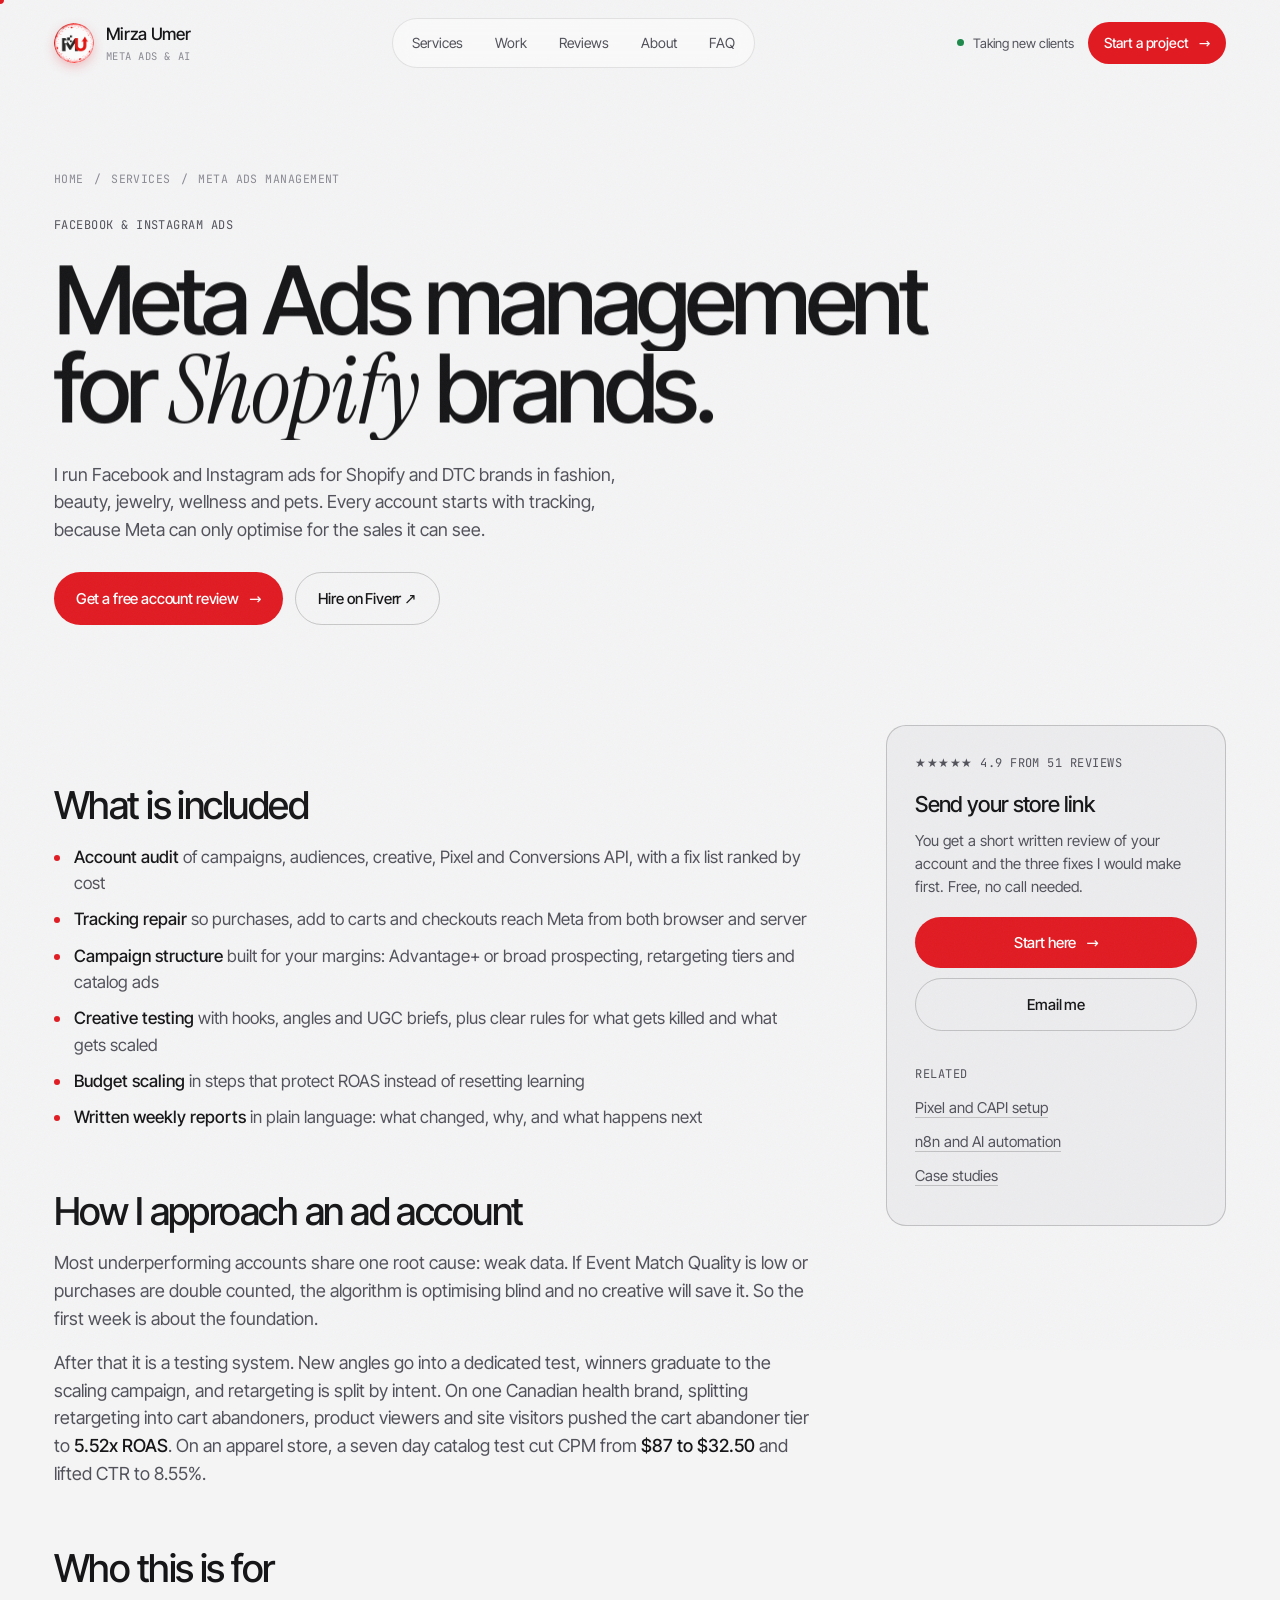
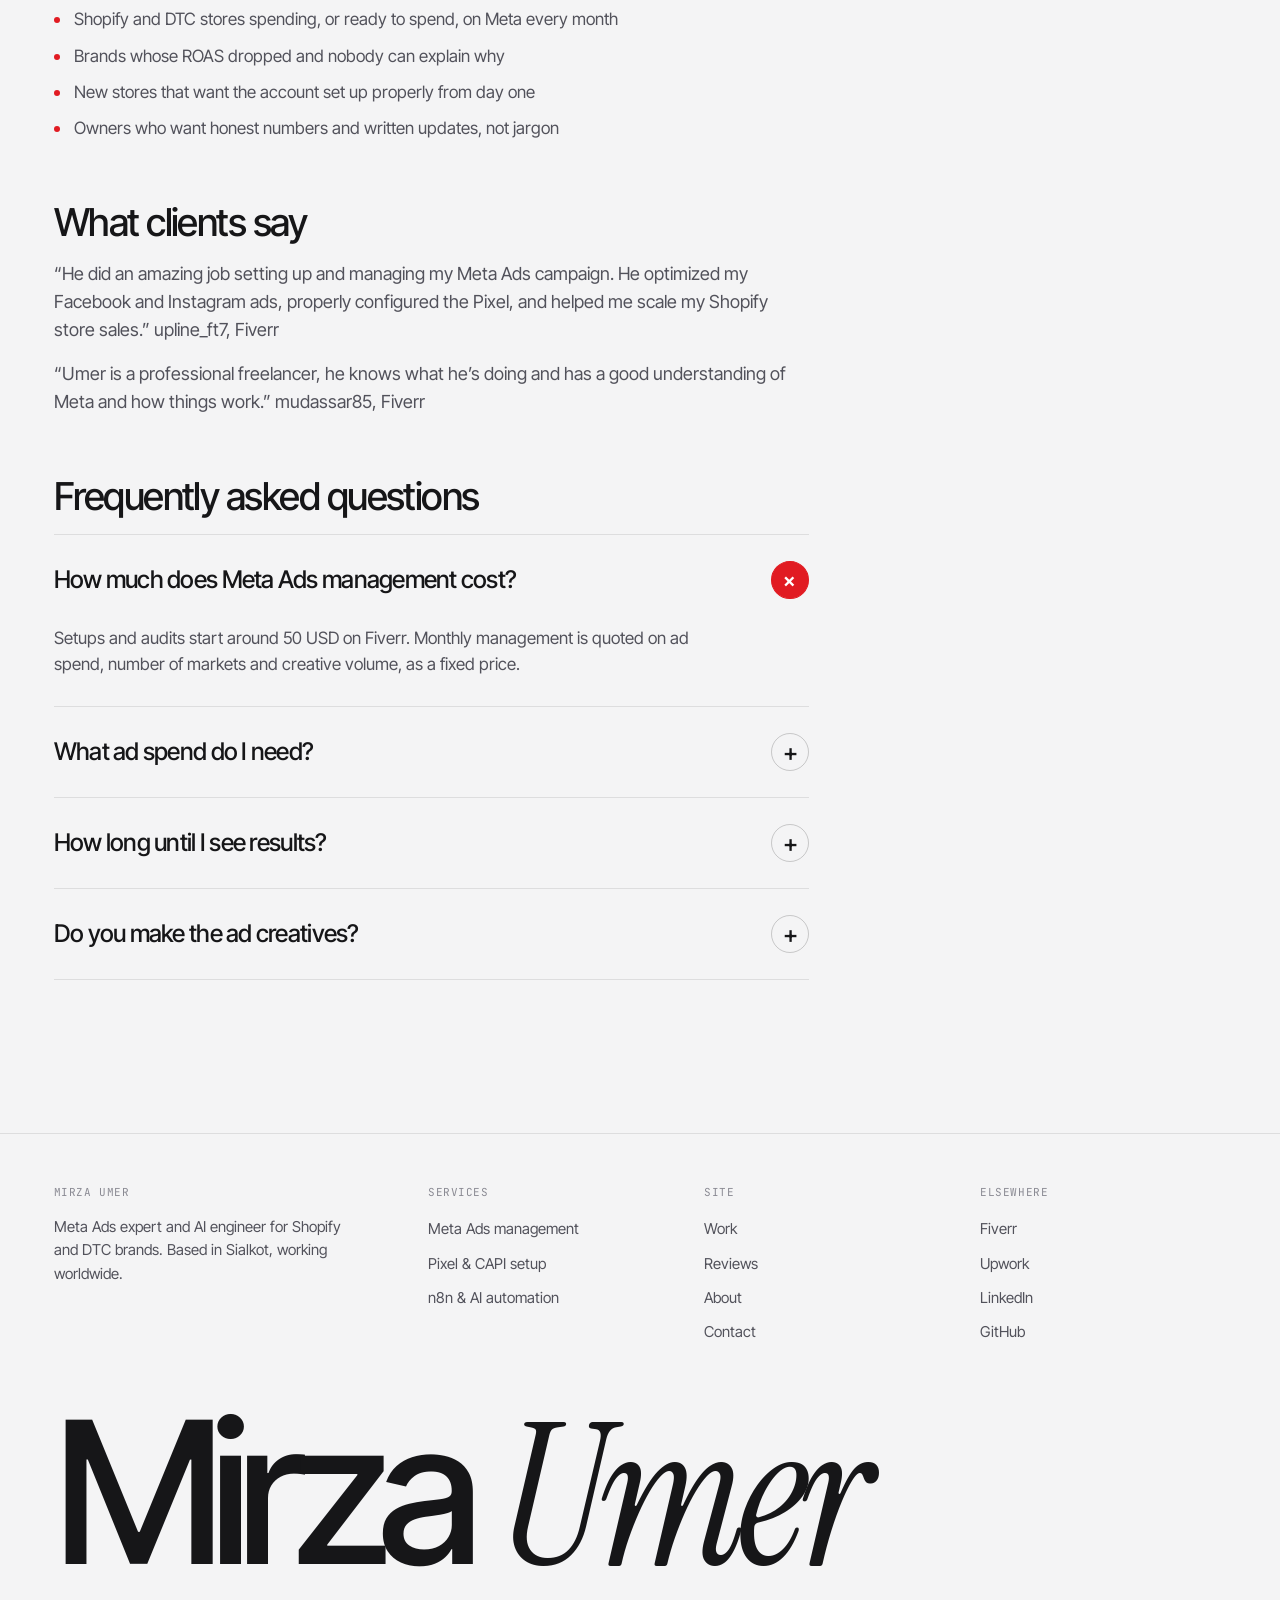
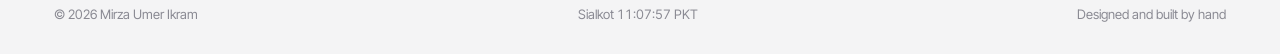
==== commit cda74467: "Add files via upload" ====
--- a/services/meta-ads-management/index.html
+++ b/services/meta-ads-management/index.html
@@ -20,7 +20,7 @@
 <link rel="apple-touch-icon" href="/assets/img/apple-touch-icon.png">
 <link rel="manifest" href="/site.webmanifest">
 <link rel="preload" href="/assets/fonts/inter-tight-latin-500-normal.woff2" as="font" type="font/woff2" crossorigin>
-<link rel="stylesheet" href="/assets/css/site.css">
+<link rel="stylesheet" href="/assets/css/site.css?v=4">
 <script>document.documentElement.classList.add('js');setTimeout(function(){if(!window.__siteReady)document.documentElement.classList.remove('js')},2500);</script>
 <script type="application/ld+json">{"@context": "https://schema.org", "@graph": [{"@type": "Service", "name": "Meta Ads Management", "url": "https://mirzaumer.dev/services/meta-ads-management/", "description": "Facebook and Instagram ads management for Shopify and DTC brands. Clean tracking, structured creative testing and budget scaling that protects ROAS. 4.9 from 51 reviews.", "serviceType": "Meta Ads Management", "provider": {"@type": "Person", "@id": "https://mirzaumer.dev/#person", "name": "Mirza Umer Ikram", "url": "https://mirzaumer.dev/"}, "areaServed": "Worldwide"}, {"@type": "BreadcrumbList", "itemListElement": [{"@type": "ListItem", "position": 1, "name": "Home", "item": "https://mirzaumer.dev/"}, {"@type": "ListItem", "position": 2, "name": "Meta Ads Management", "item": "https://mirzaumer.dev/services/meta-ads-management/"}]}, {"@type": "FAQPage", "mainEntity": [{"@type": "Question", "name": "How much does Meta Ads management cost?", "acceptedAnswer": {"@type": "Answer", "text": "Setups and audits start around 50 USD on Fiverr. Monthly management is quoted on ad spend, number of markets and creative volume, as a fixed price."}}, {"@type": "Question", "name": "What ad spend do I need?", "acceptedAnswer": {"@type": "Answer", "text": "You can start testing from around 20 to 30 USD a day. Below that, Meta struggles to exit the learning phase on purchase optimisation."}}, {"@type": "Question", "name": "How long until I see results?", "acceptedAnswer": {"@type": "Answer", "text": "The first 7 to 14 days are a learning and testing phase. Clearer results usually show in weeks 2 to 4 if tracking is correct and the offer converts."}}, {"@type": "Question", "name": "Do you make the ad creatives?", "acceptedAnswer": {"@type": "Answer", "text": "I write the angles, hooks and briefs and can produce static and edited video ads. For UGC I brief your creators or recommend ones that fit your budget."}}]}]}</script>
 </head>
@@ -84,6 +84,6 @@
 <script src="/assets/js/vendor/gsap.min.js" defer></script>
 <script src="/assets/js/vendor/ScrollTrigger.min.js" defer></script>
 <script src="/assets/js/vendor/lenis.min.js" defer></script>
-<script src="/assets/js/site.js" defer></script>
+<script src="/assets/js/site.js?v=4" defer></script>
 </body>
 </html>
